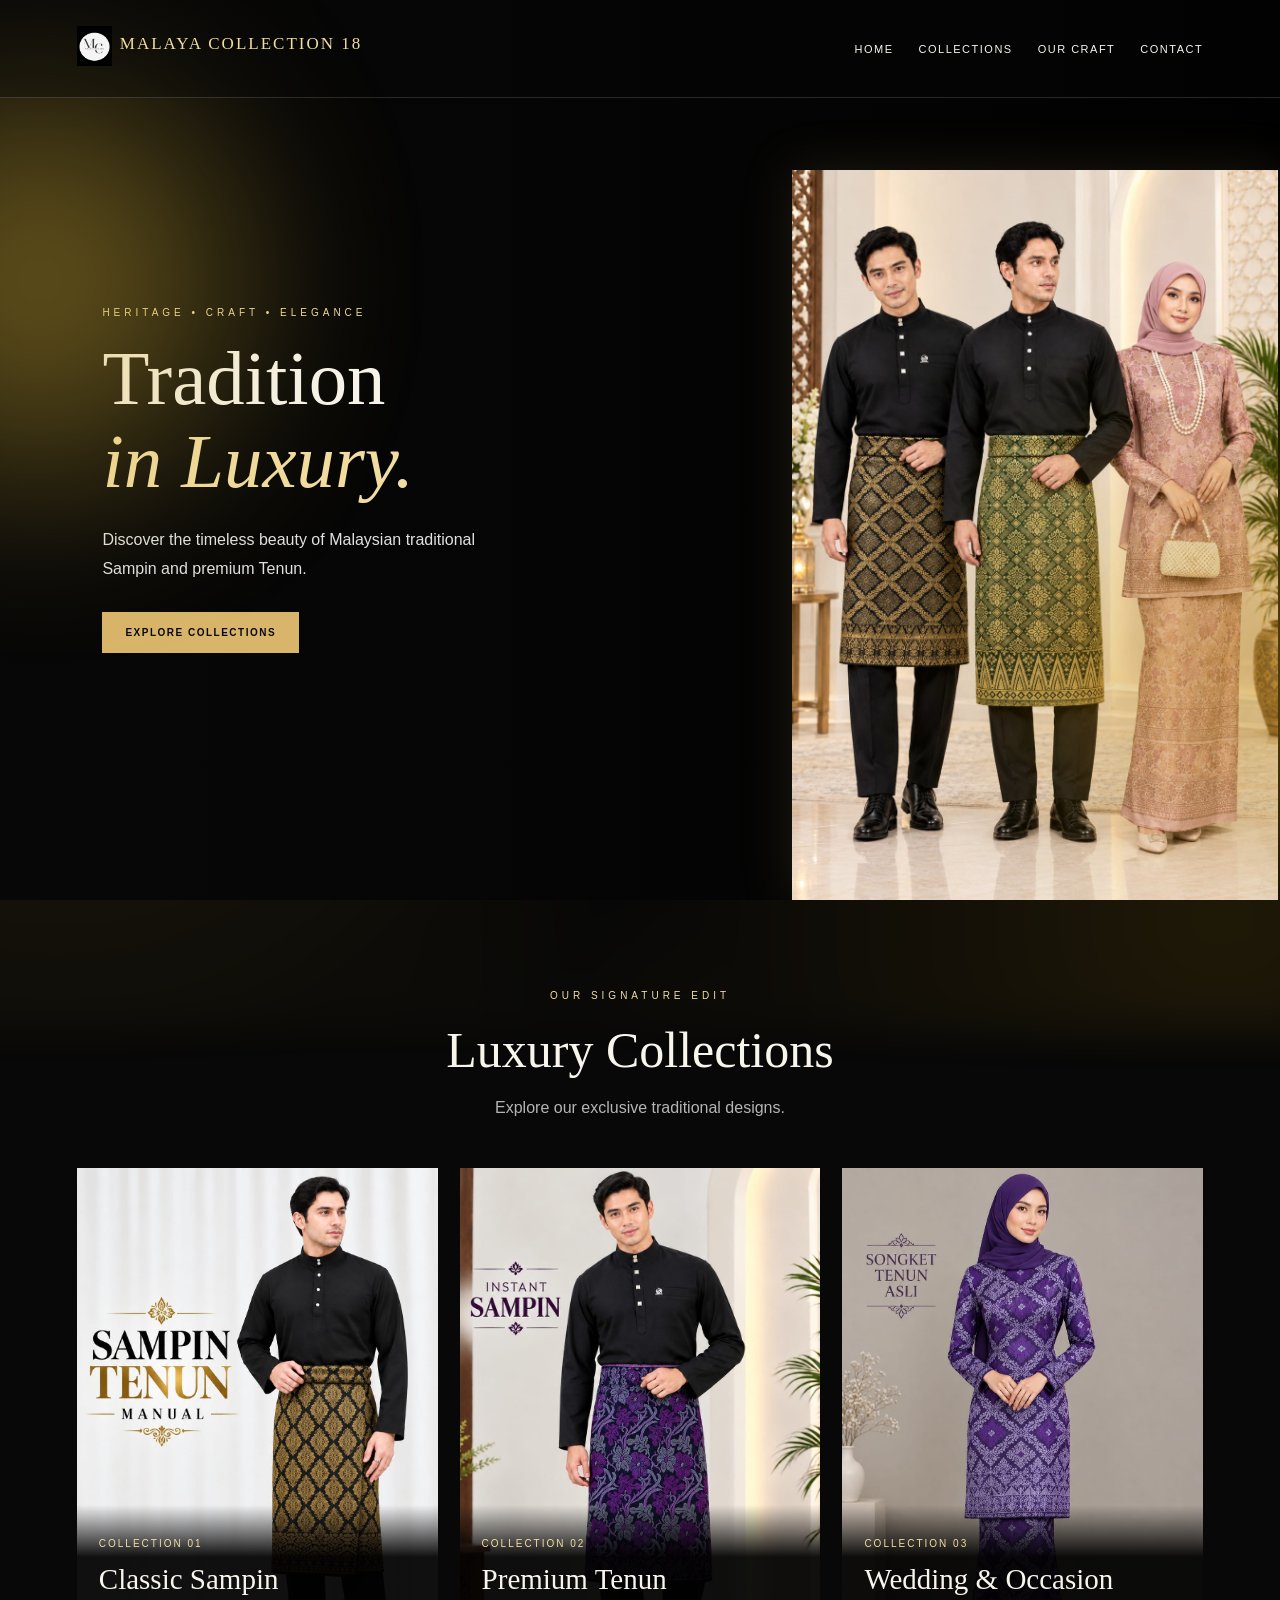
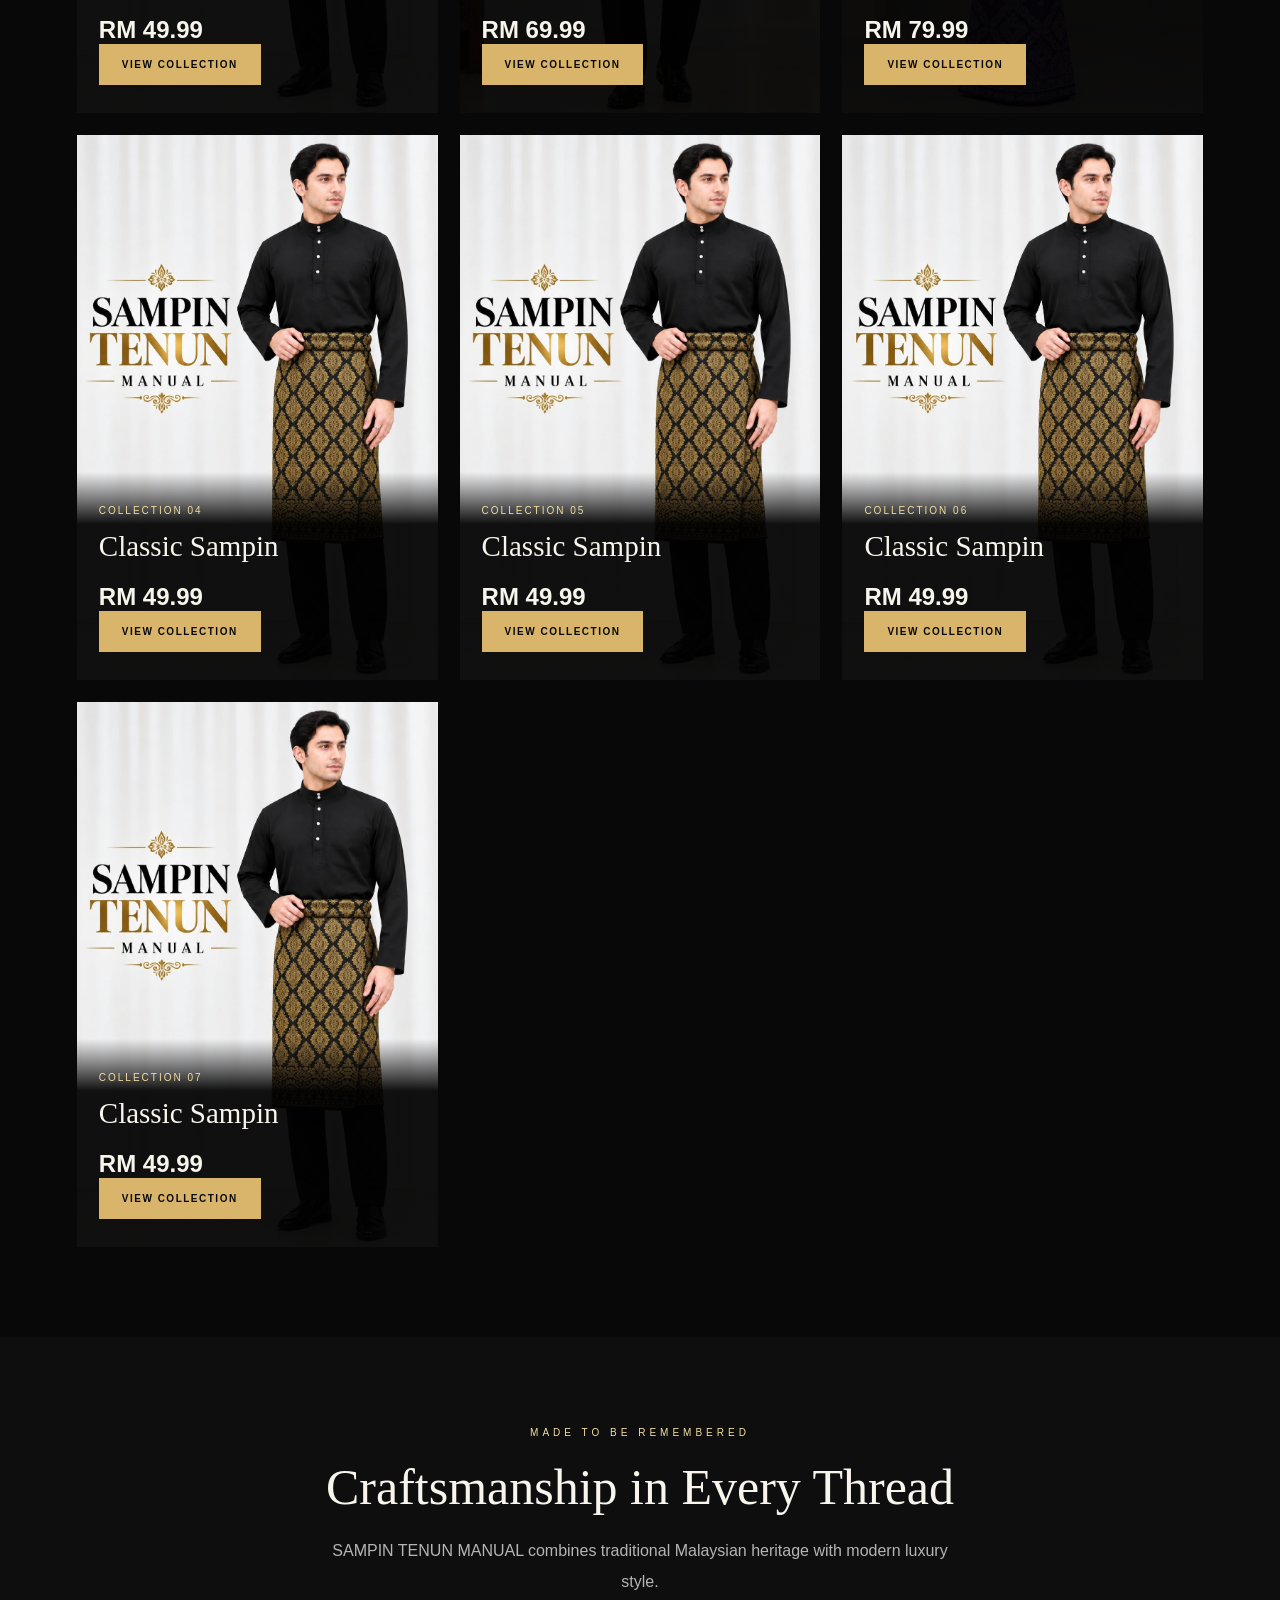
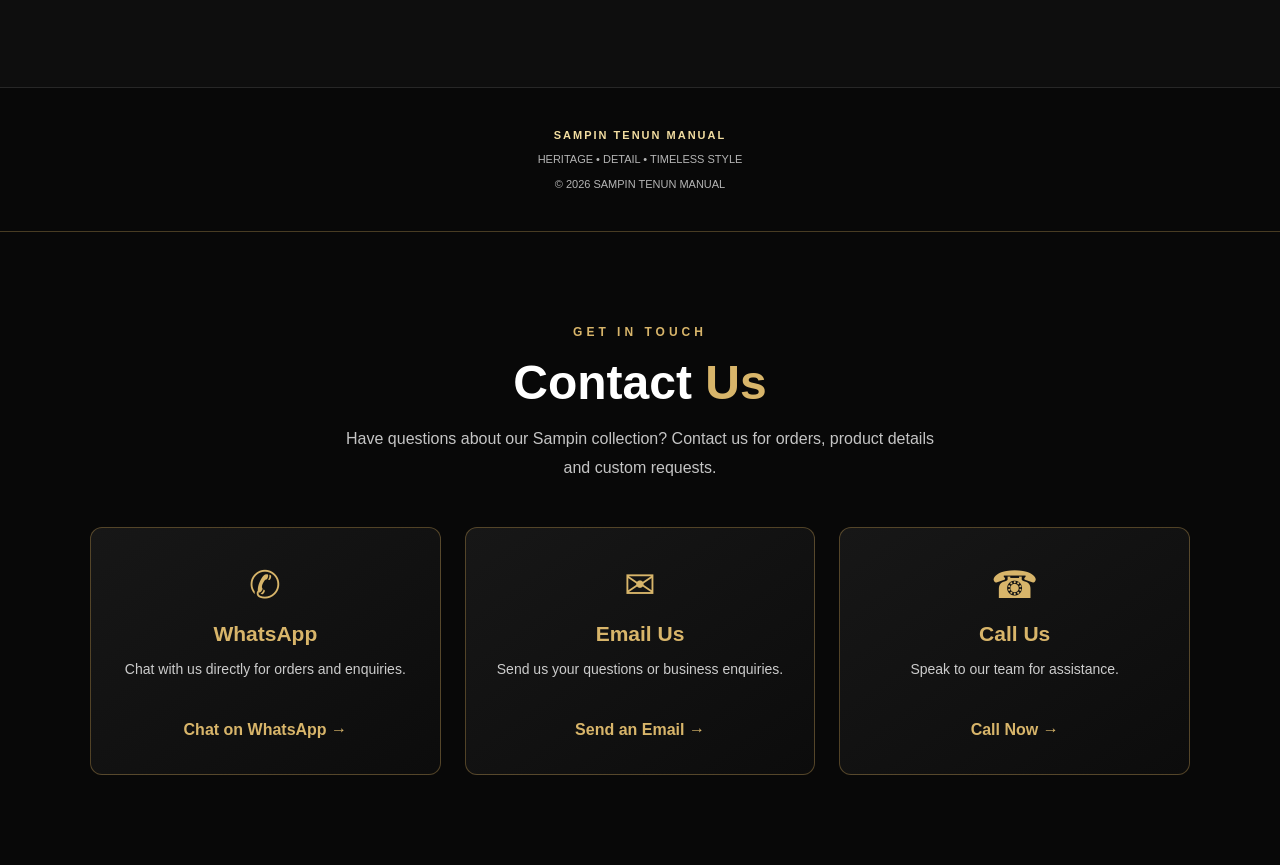
==== index.html @ 4dc81c3d "index file name updated" ====
<!DOCTYPE html>
<html lang="en">

<head>
  <meta charset="UTF-8">
  <meta name="viewport" content="width=device-width, initial-scale=1.0">

  <title>SAMPIN TENUN MANUAL | Luxury Fashion</title>

  <link rel="stylesheet" href="style.css">
</head>

<body>

  <div class="gold-glow" aria-hidden="true"></div>

  <!-- Navigation -->
  <header class="navbar">
    <a href="#home" class="logo">
      <div style="display: flex;padding-top: 2px; gap: 8px;">
        <img src="image1/logo.jpg.jpeg" alt="" width="35px" height="40px">
        <div style="padding-top: 8px;"> MALAYA COLLECTION 18</div>
      </div>
      <span></span>
    </a>

    <nav>
      <a href="#home">Home</a>
      <a href="#collections">Collections</a>
      <a href="#about">Our Craft</a>
      <a href="#contact">Contact</a>
    </nav>
  </header>

  <!-- Hero Video -->
  <section class="hero" id="home">

    <video class="hero-video" autoplay muted loop playsinline>
      <source src="asset hero.mp4/hero.mp4.mp4" type="video/mp4">
    </video>

    <div class="hero-overlay"></div>

    <div class="hero-content">
      <p class="eyebrow">HERITAGE • CRAFT • ELEGANCE</p>

      <h1>
        Tradition <br>
        <span>in Luxury.</span>
      </h1>

      <p class="hero-description">
        Discover the timeless beauty of Malaysian
        traditional Sampin and premium Tenun.
      </p>

      <a href="#collections" class="gold-button">
        Explore Collections
      </a>


    </div>

    <!-- Right Side Model Image -->
    <div class="hero-model">
      <img src="image1/image.jpg" alt="SAMPIN TENUN MANUAL luxury model">
    </div>




  </section>

  <!-- Three Collection Cards -->
  <section class="collections" id="collections">

    <div class="section-heading">
      <p class="eyebrow">OUR SIGNATURE EDIT</p>
      <h2>Luxury Collections</h2>
      <p>Explore our exclusive traditional designs.</p>
    </div>

    <div class="card-grid">

      <article class="collection-card">
        <img src="image1/image 13.jpg" alt="Classic Sampin collection">

        <div class="card-content">
          <span>COLLECTION 01</span>
          <h3>Classic Sampin</h3>
          <h2>RM 49.99</h2>
          <button class="gold-button" data-collection="classic">
            View Collection
          </button>
        </div>
      </article>

      <article class="collection-card">
        <img src="image1/image 15.jpg" alt="Premium Tenun collection">

        <div class="card-content">
          <span>COLLECTION 02</span>
          <h3>Premium Tenun</h3>
          <h2>RM 69.99</h2>
          <button class="gold-button" data-collection="premium">
            View Collection
          </button>
        </div>
      </article>

      <article class="collection-card">
        <img src="image1/image 12.jpg" alt="Wedding Sampin collection">

        <div class="card-content">
          <span>COLLECTION 03</span>
          <h3>Wedding & Occasion</h3>
          <h2>RM 79.99</h2>
          <button class="gold-button" data-collection="wedding">
            View Collection
          </button>
        </div>
      </article>
      <article class="collection-card">
        <img src="image1/image 13.jpg" alt="Classic Sampin collection">
        <!-- collection aded 4 -->

        <div class="card-content">
          <span>COLLECTION 04</span>
          <h3>Classic Sampin</h3>
          <h2>RM 49.99</h2>
          <button class="gold-button" data-collection="classic">
            View Collection
          </button>
        </div>
      </article>
       <!-- collection aded 5-->
      <article class="collection-card">
        <img src="image1/image 13.jpg" alt="Classic Sampin collection">

        <div class="card-content">
          <span>COLLECTION 05</span>
          <h3>Classic Sampin</h3>
          <h2>RM 49.99</h2>
          <button class="gold-button" data-collection="classic">
            View Collection
          </button>
        </div>
   
      </article>
            <!-- collection aded 6 -->
      <article class="collection-card">
        <img src="image1/image 13.jpg" alt="Classic Sampin collection">

        <div class="card-content">
          <span>COLLECTION 06</span>
          <h3>Classic Sampin</h3>
          <h2>RM 49.99</h2>
          <button class="gold-button" data-collection="classic">
            View Collection
          </button>
        </div>
      </article>
            <!-- collection aded 7-->
      <article class="collection-card">
        <img src="image1/image 13.jpg" alt="Classic Sampin collection">

        <div class="card-content">
          <span>COLLECTION 07</span>
          <h3>Classic Sampin</h3>
          <h2>RM 49.99</h2>
          <button class="gold-button" data-collection="classic">
            View Collection
          </button>
        </div>
      </article>
      
    </div>
  </section>

  <!-- Gallery Popup -->
  <section class="gallery" id="gallery" hidden>

    <div class="gallery-header">
      <div>
        <p class="eyebrow">EXPLORE THE DETAILS</p>
        <h2 id="gallery-title">Our Collection</h2>
        <p id="gallery-count">60 designs</p>
      </div>

      <button class="close-button" id="close-gallery" aria-label="Close gallery">×</button>
    </div>

    <div class="gallery-grid" id="gallery-grid"></div>

  </section>

  <!-- About -->
  <section class="about" id="about">
    <p class="eyebrow">MADE TO BE REMEMBERED</p>
    <h2>Craftsmanship in Every Thread</h2>
    <p>
      SAMPIN TENUN MANUAL combines traditional
      Malaysian heritage with modern luxury style.
    </p>
  </section>

  <footer>
    <strong>SAMPIN TENUN MANUAL</strong>
    <p>HERITAGE • DETAIL • TIMELESS STYLE</p>
    <p>© 2026 SAMPIN TENUN MANUAL</p>
  </footer>









  <!-- COLLECTION IMAGE GALLERY -->
  <section id="gallery" class="collections" hidden>
    <h2 id="gallery-title">Our Collection</h2>
    <p id="gallery-count"></p>

    <button class="gold-btn" onclick="closeGallery()">
      ← Back to Collections
    </button>

    <div id="gallery-images" class="gallery-images"></div>
  </section>



























  <script src="script.js"></script>

  <!-- CONTACT SECTION -->
  <section class="contact-section" id="contact">
    <div class="contact-heading">
      <span>GET IN TOUCH</span>
      <h2>Contact <strong>Us</strong></h2>
      <p>
        Have questions about our Sampin collection?
        Contact us for orders, product details and custom requests.
      </p>
    </div>

    <div class="contact-container">

      <!-- WhatsApp -->
      <div class="contact-card">
        <div class="contact-icon">✆</div>
        <h3>WhatsApp</h3>
        <p>Chat with us directly for orders and enquiries.</p>
        <a href="https://wa.me/923001234567" target="_blank" rel="noopener">
          Chat on WhatsApp →
        </a>
      </div>

      <!-- Email -->
      <div class="contact-card">
        <div class="contact-icon">✉</div>
        <h3>Email Us</h3>
        <p>Send us your questions or business enquiries.</p>
        <a href="mailto:your-email@example.com">
          Send an Email →
        </a>
      </div>

      <!-- Phone -->
      <div class="contact-card">
        <div class="contact-icon">☎</div>
        <h3>Call Us</h3>
        <p>Speak to our team for assistance.</p>
        <a href="tel:+923001234567">
          Call Now →
        </a>
      </div>

    </div>
  </section>

</body>

</html>
---- style.css ----
:root {
  --black: #080808;
  --panel: #141414;
  --gold: #d8b56a;
  --gold-light: #f2dda0;
  --white: #f8f5ed;
  --muted: #b5b5b5;
}

* {
  box-sizing: border-box;
  margin: 0;
  padding: 0;
}

html {
  scroll-behavior: smooth;
}

body {
  background: var(--black);
  color: var(--white);
  font-family: Arial, sans-serif;
}

a {
  color: inherit;
  text-decoration: none;
}

button {
  font: inherit;
  cursor: pointer;
}

/* Navigation */

.navbar {
  position: absolute;
  z-index: 5;
  top: 0;
  left: 0;
  width: 100%;
  padding: 24px 6%;
  display: flex;
  justify-content: space-between;
  align-items: center;
  border-bottom: 1px solid #ffffff25;
  background: #08080855;
}

.logo {
  color: var(--gold-light);
  font-family: Georgia, serif;
  letter-spacing: 2px;
  font-size: 17px;
}

.logo span {
  display: block;
  margin-top: 7px;
  font: 9px Arial, sans-serif;
  letter-spacing: 4px;
}

.navbar nav {
  display: flex;
  gap: 25px;
}

.navbar nav a {
  font-size: 11px;
  letter-spacing: 1.5px;
  text-transform: uppercase;
}

.navbar nav a:hover {
  color: var(--gold);
}

/* Hero Video */

.hero {
  width: 100%;
  height: 100vh;
  min-height: 600px;
  position: relative;
  overflow: hidden;
  background: #000;
  display: flex;
  align-items: center;
}

.hero-video {
  position: absolute;
  inset: 0;
  width: 100%;
  height: 100%;
  object-fit: contain;
  object-position: center;
  background: #000;
}

.hero-overlay {
  position: absolute;
  inset: 0;
  background: linear-gradient(
    90deg,
    #000b 0%,
    #0005 48%,
    transparent 100%
  );
  pointer-events: none;
}

.hero-content {
  position: relative;
  z-index: 2;
  max-width: 700px;
  padding: 120px 8% 40px;
}

.eyebrow {
  color: var(--gold-light);
  letter-spacing: 4px;
  font-size: 10px;
  margin-bottom: 20px;
}

.hero h1 {
  font: normal clamp(40px, 6vw, 78px)/1.08 Georgia, serif;
  margin-bottom: 22px;
}

.hero h1 span {
  color: var(--gold-light);
  font-style: italic;
}

.hero-description {
  color: #e1e1e1;
  max-width: 420px;
  line-height: 1.8;
  margin-bottom: 28px;
}

/* Buttons */

.gold-button {
  display: inline-block;
  background: var(--gold);
  color: #090909;
  border: 1px solid var(--gold);
  padding: 14px 22px;
  font-size: 10px;
  font-weight: bold;
  letter-spacing: 1.5px;
  text-transform: uppercase;
  transition: 0.3s;
}

.gold-button:hover {
  color: var(--gold-light);
  background: transparent;
  transform: translateY(-2px);
}

/* Collection Cards */

.collections {
  padding: 90px 6%;
}

.section-heading {
  text-align: center;
  margin-bottom: 45px;
}

.section-heading h2,
.about h2,
.gallery h2 {
  font: normal clamp(32px, 4vw, 50px) Georgia, serif;
  margin-bottom: 15px;
}

.section-heading > p:last-child {
  color: var(--muted);
  line-height: 1.8;
}

.card-grid {
  display: grid;
  grid-template-columns: repeat(3, minmax(0, 1fr));
  gap: 22px;
}

.collection-card {
  position: relative;
  height: 100%;
  overflow: hidden;
  background: var(--panel);
}

.collection-card > img {
  width: 100%;
  height: 100%;
  object-fit: cover;
  transition: transform 0.6s;
}

.collection-card:hover > img {
  transform: scale(1.06);
}

.card-content {
  position: absolute;
  bottom: 0;
  left: 0;
  width: 160%;
  padding: 28px 22px;
  background: linear-gradient(transparent, #000e 25%);
}

.card-content span {
  color: var(--gold-light);
  font-size: 10px;
  letter-spacing: 2px;
}

.card-content h3 {
  font: normal 29px Georgia, serif;
  margin: 12px 0 20px;
}

/* Gallery */

.gallery {
  padding: 60px 6%;
  background: #101010;
  scroll-margin-top: 20px;
}

.gallery[hidden] {
  display: none;
}

.gallery-header {
  display: flex;
  justify-content: space-between;
  align-items: center;
  gap: 20px;
  margin-bottom: 30px;
}

#gallery-count {
  color: var(--muted);
  margin-top: 10px;
}

.close-button {
  width: 46px;
  height: 46px;
  flex-shrink: 0;
  background: transparent;
  border: 1px solid var(--gold);
  color: var(--gold-light);
  font-size: 28px;
}

.gallery-grid {
  display: grid;
  grid-template-columns: repeat(4, minmax(0, 1fr));
  gap: 15px;
}

.gallery-item {
  min-width: 0;
  background: #1b1b1b;
  border: 1px solid #ffffff15;
}

.gallery-item img {
  display: block;
  width: 100%;
  aspect-ratio: 3 / 4;
  object-fit: cover;
}

.gallery-item p {
  padding: 12px;
  color: var(--gold-light);
  font-size: 11px;
}

/* About and Footer */

.about {
  padding: 90px 8%;
  text-align: center;
  background: #0e0e0e;
}

.about > p:last-child {
  max-width: 650px;
  margin: 20px auto 0;
  color: var(--muted);
  line-height: 1.9;
}

footer {
  text-align: center;
  padding: 35px 15px;
  border-top: 1px solid #ffffff20;
  color: var(--muted);
  font-size: 11px;
  line-height: 2.2;
}

footer strong {
  color: var(--gold-light);
  letter-spacing: 2px;
}

/* Mobile and Tablet */

@media (max-width: 850px) {
  .card-grid {
    grid-template-columns: 1fr;
    max-width: 550px;
    margin: auto;
  }

  .collection-card {
    height: 500px;
  }

  .gallery-grid {
    grid-template-columns: repeat(3, minmax(0, 1fr));
  }
}

@media (max-width: 520px) {
  .navbar {
    padding: 18px 5%;
  }

  .logo {
    font-size: 12px;
  }

  .logo span {
    font-size: 7px;
    letter-spacing: 2px;
  }

  .navbar nav {
    gap: 12px;
  }

  .navbar nav a {
    font-size: 9px;
  }

  .hero {
    min-height: 650px;
  }

  .hero-content {
    padding-left: 6%;
    padding-right: 6%;
  }

  .hero-overlay {
    background: #0007;
  }

  .collections,
  .gallery {
    padding: 60px 5%;
  }

  .gallery-grid {
    grid-template-columns: repeat(2, minmax(0, 1fr));
    gap: 10px;
  }
}

/* Hero content on left, model on right */

.hero {
  position: relative;
  display: flex;
  align-items: center;
  justify-content: space-between;
  width: 100%;
  min-height: 100vh;
  height: 100vh;
  overflow: hidden;
}

.hero-content {
  position: relative;
  z-index: 3;
  width: 55%;
  padding: 100px 0 40px 8%;
}

.hero-model {
  position: absolute;
  z-index: 2;
  right: 2px;
  bottom: 0;
  width: 83%;
  height: 88%;
  display: flex;
  align-items: flex-end;
  justify-content: center;
  pointer-events: none;
  padding-left: 45%;
}

.hero-model img {
  width: 100%;
  height: 100%;
  object-fit: contain;
  object-position: center bottom;
  filter: drop-shadow(0 0 25px #d8b56a22);
}

/* Make the model blend with the video */

.hero-overlay {
  position: absolute;
  inset: 0;
  z-index: 1;
  background: linear-gradient(
    90deg,
    #080808e8 0%,
    #080808a0 43%,
    #08080825 100%
  );
  pointer-events: none;
}

/* Mobile responsive */

@media (max-width: 700px) {
  .hero-content {
    width: 70%;
    padding-left: 7%;
  }

  .hero-model {
    right: -10%;
    width: 65%;
    height: 70%;
    opacity: 0.75;
  }

  .hero h1 {
    font-size: 38px;
  }
}

/* LUXURY CONTACT SECTION */
.contact-section {
  background: #080808;
  color: #ffffff;
  padding: 90px 7%;
  text-align: center;
  border-top: 1px solid #c9a45c55;
}

.contact-heading span {
  color: #d8b56a;
  letter-spacing: 4px;
  font-size: 12px;
  font-weight: bold;
}

.contact-heading h2 {
  font-size: clamp(32px, 5vw, 48px);
  margin: 15px 0;
  color: #ffffff;
}

.contact-heading h2 strong {
  color: #d8b56a;
}

.contact-heading p {
  color: #c5c5c5;
  max-width: 600px;
  margin: 0 auto 45px;
  line-height: 1.8;
}

.contact-container {
  display: grid;
  grid-template-columns: repeat(3, minmax(0, 1fr));
  gap: 24px;
  max-width: 1100px;
  margin: 0 auto;
}

.contact-card {
  background: linear-gradient(145deg, #171717, #0c0c0c);
  border: 1px solid #b8944f66;
  border-radius: 12px;
  padding: 35px 22px;
  transition: transform 0.3s, border-color 0.3s;
}

.contact-card:hover {
  transform: translateY(-7px);
  border-color: #d8b56a;
}

.contact-icon {
  color: #d8b56a;
  font-size: 38px;
  margin-bottom: 15px;
}

.contact-card h3 {
  color: #d8b56a;
  font-size: 21px;
  margin-bottom: 12px;
}

.contact-card p {
  color: #cccccc;
  font-size: 14px;
  line-height: 1.7;
  min-height: 48px;
}

.contact-card a {
  display: inline-block;
  margin-top: 15px;
  color: #d8b56a;
  text-decoration: none;
  font-weight: bold;
}

.contact-card a:hover {
  color: #ffffff;
}

/* MOBILE RESPONSIVE */
@media (max-width: 750px) {
  .contact-container {
    grid-template-columns: 1fr;
  }

  .contact-section {
    padding: 65px 6%;
  }

  .contact-card p {
    min-height: auto;
  }
}
/* =================================
   SAMPIN TENUN MANUAL
   LUXURY GOLDEN GLOW BACKGROUND
================================= */
/* 
html {
  scroll-behavior: smooth;
}

body {
  background: #080808;
  position: relative;
  isolation: isolate;
}

/* Moving golden light across the whole website */
body::before {
  content: "";
  position: fixed;
  inset: -15%;
  z-index: -1;
  pointer-events: none;

  background:
    radial-gradient(
      ellipse at 15% 20%,
      rgba(212, 175, 55, 0.19),
      transparent 35%
    ),
    radial-gradient(
      ellipse at 85% 45%,
      rgba(184, 134, 11, 0.15),
      transparent 32%
    ),
    radial-gradient(
      ellipse at 45% 85%,
      rgba(255, 215, 120, 0.12),
      transparent 35%
    );

  background-size: 100% 200%;
  background-position: center var(--gold-scroll-position, 0%);
  opacity: 0.9;
  filter: blur(22px);

  animation: luxuryGoldGlow 12s ease-in-out infinite alternate;
  transition: background-position 0.7s ease-out;
  will-change: transform, opacity;
}

@keyframes luxuryGoldGlow {
  0% {
    transform: translate3d(-1%, -1%, 0) scale(1);
    opacity: 0.55;
  }

  50% {
    transform: translate3d(1%, 1%, 0) scale(1.04);
    opacity: 1;
  }

  100% {
    transform: translate3d(-1%, 2%, 0) scale(1.02);
    opacity: 0.7;
  }
}

/* Respect users who prefer reduced motion */
@media (prefers-reduced-motion: reduce) {
  body::before {
    animation: none;
    transition: none;
  }

  html {
    scroll-behavior: auto;
  }
} */


/* FIX: VISIBLE LUXURY GOLD GLOW */

body {
  background-color: #080808;
}

.gold-glow {
  position: fixed;
  inset: 0;
  z-index: 5;
  pointer-events: none;
  overflow: hidden;
}

.gold-glow::before,
.gold-glow::after {
  content: "";
  position: absolute;
  width: 380px;
  height: 380px;
  border-radius: 50%;
  filter: blur(100px);
  opacity: 0.45;
  animation: goldMove 8s ease-in-out infinite alternate;
}

.gold-glow::before {
  top: 10%;
  left: -150px;
  background: #d4af37;
}

.gold-glow::after {
  right: -150px;
  bottom: 5%;
  background: #b8860b;
  animation-delay: -4s;
}

@keyframes goldMove {
  0% {
    transform: translate(0, 0) scale(0.8);
    opacity: 0.25;
  }

  50% {
    opacity: 0.6;
  }

  100% {
    transform: translate(100px, -60px) scale(1.2);
    opacity: 0.4;
  }

}












/* COLLECTION GALLERY */

.gallery-images {
  display: grid;
  grid-template-columns: repeat(4, minmax(0, 1fr));
  gap: 18px;
  margin-top: 30px;
}

.gallery-images img {
  width: 100%;
  height: 260px;
  object-fit: cover;
  border: 1px solid #d8b56a;
  border-radius: 8px;
  background: #171717;
}

.gallery-images p {
  color: #e3c477;
}

.card p {
  color: #cccccc;
}

@media (max-width: 700px) {
  .gallery-images {
    grid-template-columns: repeat(2, minmax(0, 1fr));
  }

  .gallery-images img {
    height: 200px;
  }
}
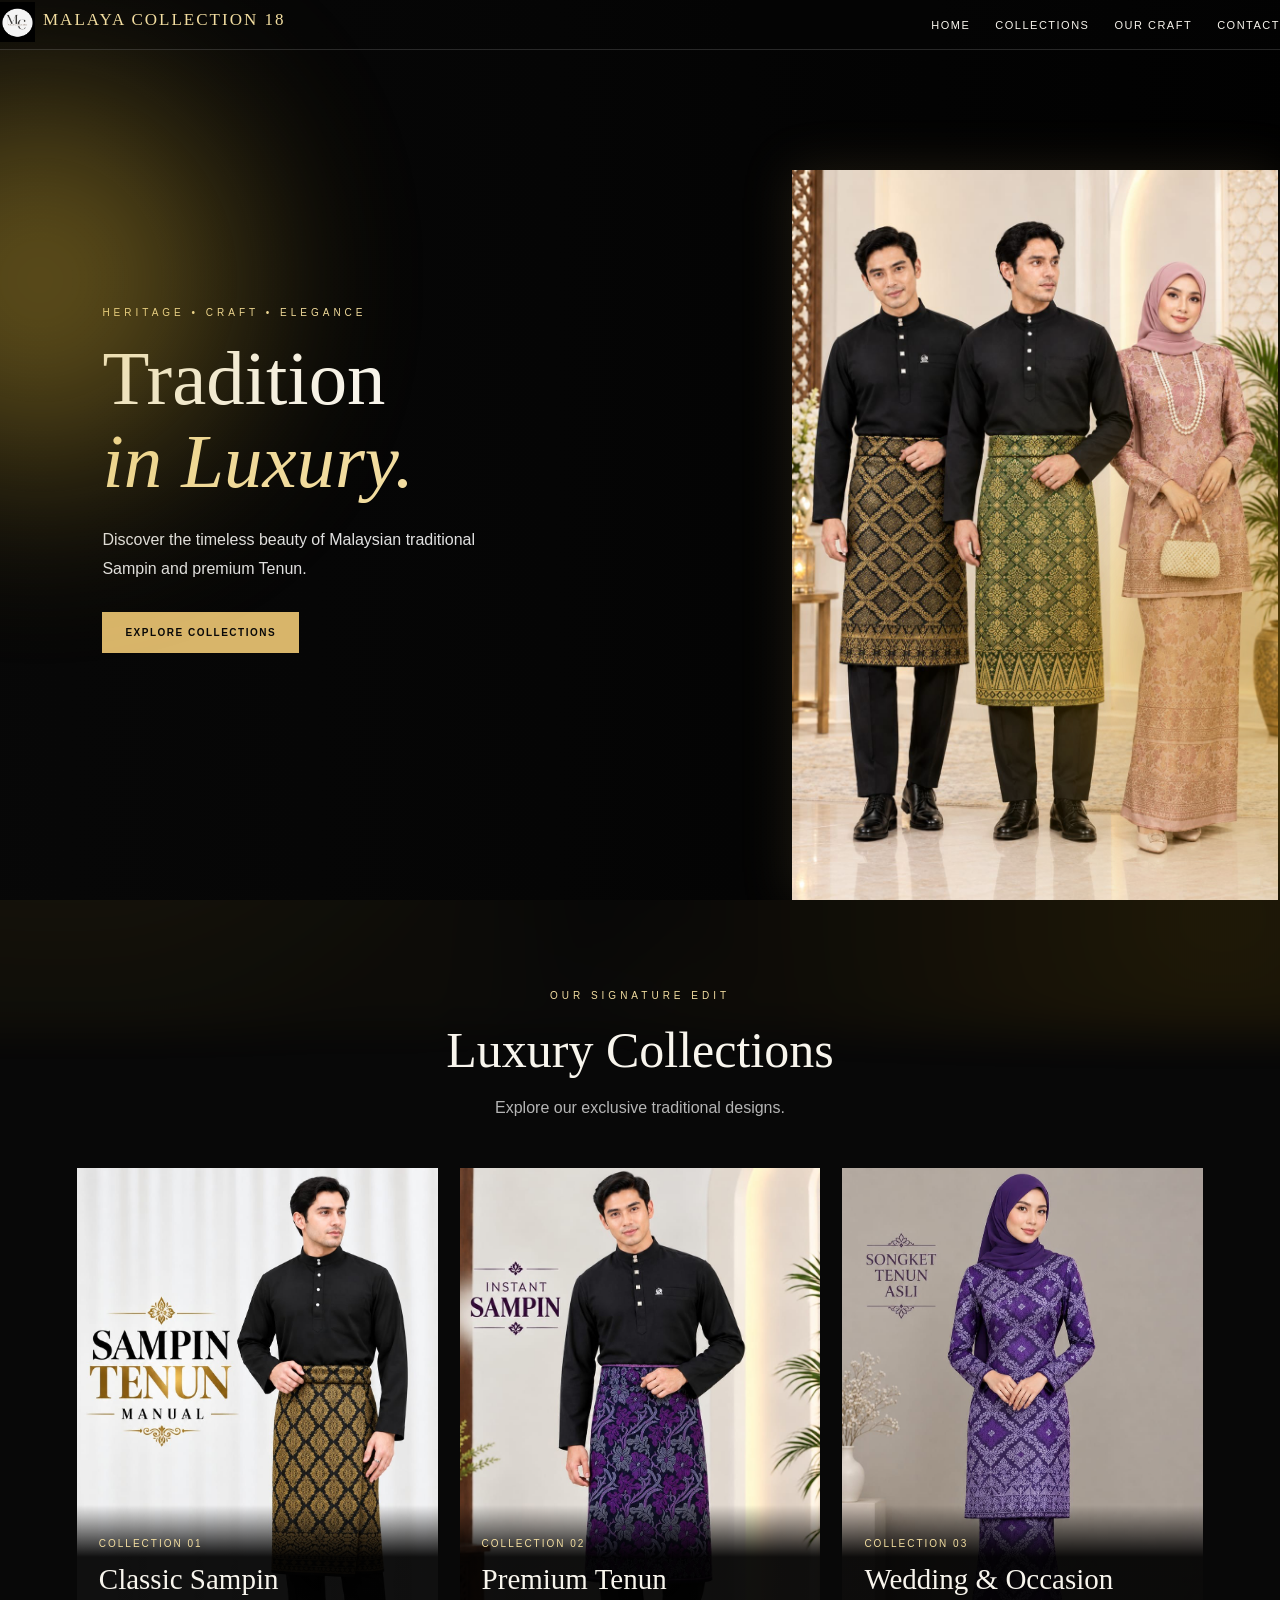
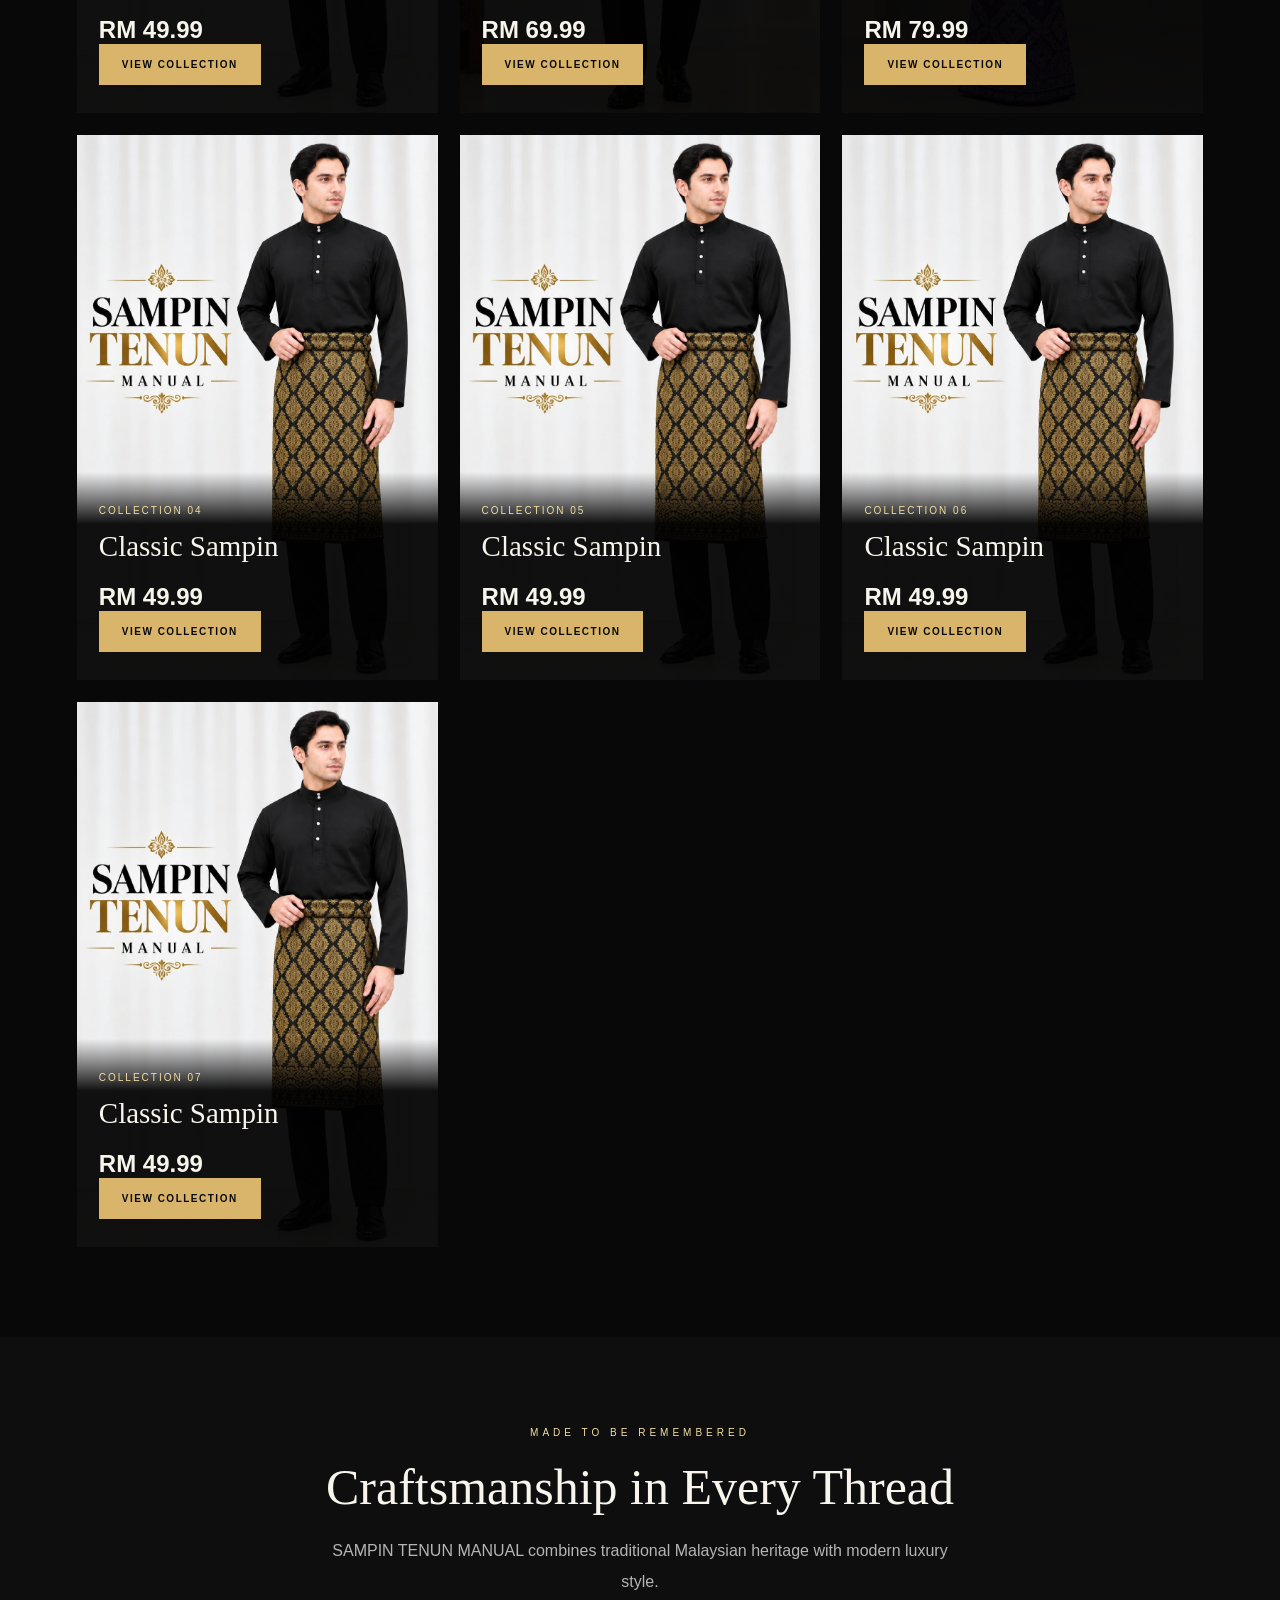
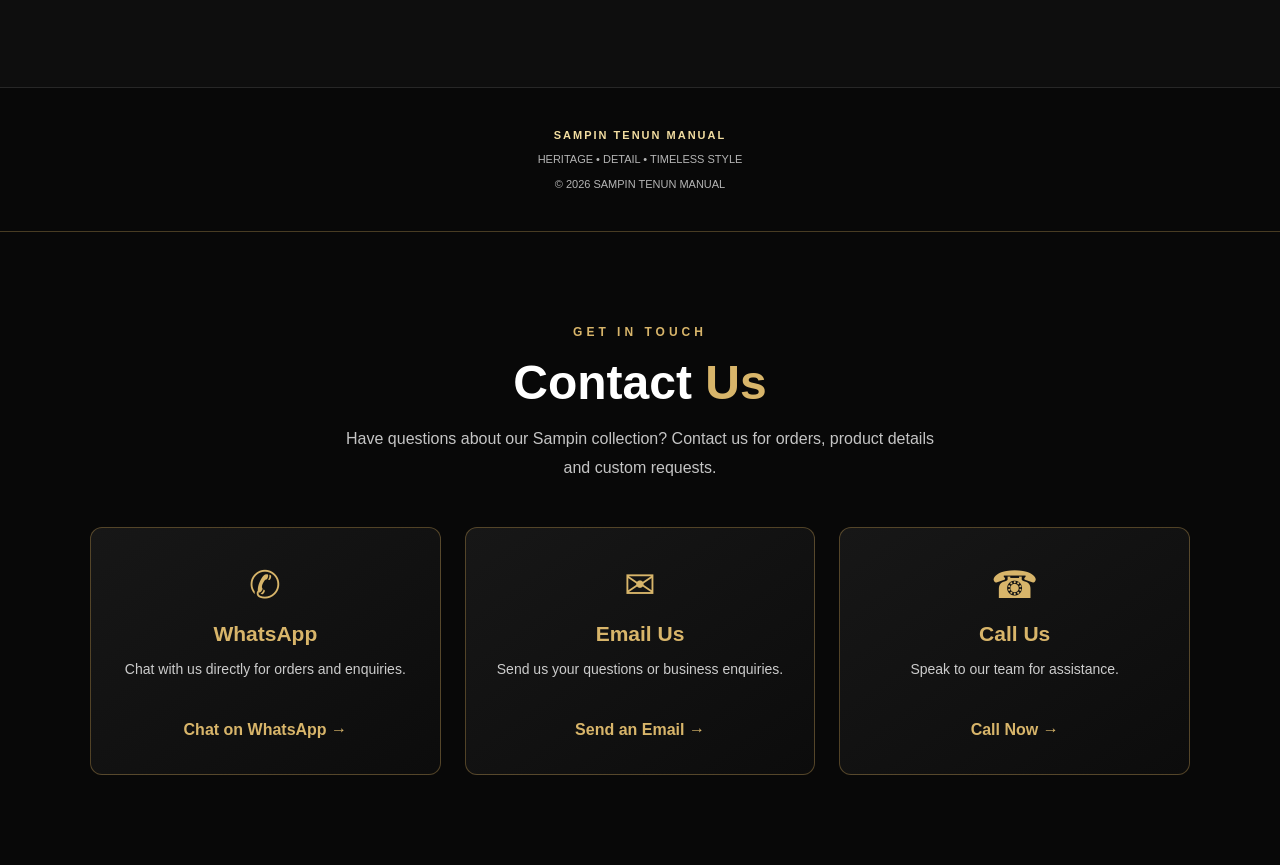
==== commit eb23c125: "indexfile addded" ====
--- a/index.html
+++ b/index.html
@@ -11,298 +11,299 @@
 </head>
 
 <body>
-
-  <div class="gold-glow" aria-hidden="true"></div>
-
-  <!-- Navigation -->
-  <header class="navbar">
-    <a href="#home" class="logo">
-      <div style="display: flex;padding-top: 2px; gap: 8px;">
-        <img src="image1/logo.jpg.jpeg" alt="" width="35px" height="40px">
-        <div style="padding-top: 8px;"> MALAYA COLLECTION 18</div>
-      </div>
-      <span></span>
-    </a>
-
-    <nav>
-      <a href="#home">Home</a>
-      <a href="#collections">Collections</a>
-      <a href="#about">Our Craft</a>
-      <a href="#contact">Contact</a>
-    </nav>
-  </header>
-
-  <!-- Hero Video -->
-  <section class="hero" id="home">
-
-    <video class="hero-video" autoplay muted loop playsinline>
-      <source src="asset hero.mp4/hero.mp4.mp4" type="video/mp4">
-    </video>
-
-    <div class="hero-overlay"></div>
-
-    <div class="hero-content">
-      <p class="eyebrow">HERITAGE • CRAFT • ELEGANCE</p>
-
-      <h1>
-        Tradition <br>
-        <span>in Luxury.</span>
-      </h1>
-
-      <p class="hero-description">
-        Discover the timeless beauty of Malaysian
-        traditional Sampin and premium Tenun.
+  <div>
+    <div class="gold-glow" aria-hidden="true"></div>
+
+    <!-- Navigation -->
+    <header class="navbar">
+      <a href="#home" class="logo">
+        <div style="display: flex;padding-top: 2px; gap: 8px;">
+          <img src="image1/logo.jpg.jpeg" alt="" width="35px" height="40px">
+          <div style="padding-top: 8px;"> MALAYA COLLECTION 18</div>
+        </div>
+        <span></span>
+      </a>
+    
+        <nav style="text-align: right;">
+          <a href="#home">Home</a>
+          <a href="#collections">Collections</a>
+          <a href="#about">Our Craft</a>
+          <a href="#contact">Contact</a>
+        </nav>
+      
+    </header>
+
+    <!-- Hero Video -->
+    <section class="hero" id="home">
+
+      <video class="hero-video" autoplay muted loop playsinline>
+        <source src="asset hero.mp4/hero.mp4.mp4" type="video/mp4">
+      </video>
+
+      <div class="hero-overlay"></div>
+
+      <div class="hero-content">
+        <p class="eyebrow">HERITAGE • CRAFT • ELEGANCE</p>
+
+        <h1>
+          Tradition <br>
+          <span>in Luxury.</span>
+        </h1>
+
+        <p class="hero-description">
+          Discover the timeless beauty of Malaysian
+          traditional Sampin and premium Tenun.
+        </p>
+
+        <a href="#collections" class="gold-button">
+          Explore Collections
+        </a>
+
+
+      </div>
+
+      <!-- Right Side Model Image -->
+      <div class="hero-model">
+        <img src="image1/image.jpg" alt="SAMPIN TENUN MANUAL luxury model">
+      </div>
+
+
+
+
+    </section>
+
+    <!-- Three Collection Cards -->
+    <section class="collections" id="collections">
+
+      <div class="section-heading">
+        <p class="eyebrow">OUR SIGNATURE EDIT</p>
+        <h2>Luxury Collections</h2>
+        <p>Explore our exclusive traditional designs.</p>
+      </div>
+
+      <div class="card-grid">
+
+        <article class="collection-card">
+          <img src="image1/image 13.jpg" alt="Classic Sampin collection">
+
+          <div class="card-content">
+            <span>COLLECTION 01</span>
+            <h3>Classic Sampin</h3>
+            <h2>RM 49.99</h2>
+            <button class="gold-button" data-collection="classic">
+              View Collection
+            </button>
+          </div>
+        </article>
+
+        <article class="collection-card">
+          <img src="image1/image 15.jpg" alt="Premium Tenun collection">
+
+          <div class="card-content">
+            <span>COLLECTION 02</span>
+            <h3>Premium Tenun</h3>
+            <h2>RM 69.99</h2>
+            <button class="gold-button" data-collection="premium">
+              View Collection
+            </button>
+          </div>
+        </article>
+
+        <article class="collection-card">
+          <img src="image1/image 12.jpg" alt="Wedding Sampin collection">
+
+          <div class="card-content">
+            <span>COLLECTION 03</span>
+            <h3>Wedding & Occasion</h3>
+            <h2>RM 79.99</h2>
+            <button class="gold-button" data-collection="wedding">
+              View Collection
+            </button>
+          </div>
+        </article>
+        <article class="collection-card">
+          <img src="image1/image 13.jpg" alt="Classic Sampin collection">
+          <!-- collection aded 4 -->
+
+          <div class="card-content">
+            <span>COLLECTION 04</span>
+            <h3>Classic Sampin</h3>
+            <h2>RM 49.99</h2>
+            <button class="gold-button" data-collection="classic">
+              View Collection
+            </button>
+          </div>
+        </article>
+        <!-- collection aded 5-->
+        <article class="collection-card">
+          <img src="image1/image 13.jpg" alt="Classic Sampin collection">
+
+          <div class="card-content">
+            <span>COLLECTION 05</span>
+            <h3>Classic Sampin</h3>
+            <h2>RM 49.99</h2>
+            <button class="gold-button" data-collection="classic">
+              View Collection
+            </button>
+          </div>
+
+        </article>
+        <!-- collection aded 6 -->
+        <article class="collection-card">
+          <img src="image1/image 13.jpg" alt="Classic Sampin collection">
+
+          <div class="card-content">
+            <span>COLLECTION 06</span>
+            <h3>Classic Sampin</h3>
+            <h2>RM 49.99</h2>
+            <button class="gold-button" data-collection="classic">
+              View Collection
+            </button>
+          </div>
+        </article>
+        <!-- collection aded 7-->
+        <article class="collection-card">
+          <img src="image1/image 13.jpg" alt="Classic Sampin collection">
+
+          <div class="card-content">
+            <span>COLLECTION 07</span>
+            <h3>Classic Sampin</h3>
+            <h2>RM 49.99</h2>
+            <button class="gold-button" data-collection="classic">
+              View Collection
+            </button>
+          </div>
+        </article>
+
+      </div>
+    </section>
+
+    <!-- Gallery Popup -->
+    <section class="gallery" id="gallery" hidden>
+
+      <div class="gallery-header">
+        <div>
+          <p class="eyebrow">EXPLORE THE DETAILS</p>
+          <h2 id="gallery-title">Our Collection</h2>
+          <p id="gallery-count">60 designs</p>
+        </div>
+
+        <button class="close-button" id="close-gallery" aria-label="Close gallery">×</button>
+      </div>
+
+      <div class="gallery-grid" id="gallery-grid"></div>
+
+    </section>
+
+    <!-- About -->
+    <section class="about" id="about">
+      <p class="eyebrow">MADE TO BE REMEMBERED</p>
+      <h2>Craftsmanship in Every Thread</h2>
+      <p>
+        SAMPIN TENUN MANUAL combines traditional
+        Malaysian heritage with modern luxury style.
       </p>
-
-      <a href="#collections" class="gold-button">
-        Explore Collections
-      </a>
-
-
-    </div>
-
-    <!-- Right Side Model Image -->
-    <div class="hero-model">
-      <img src="image1/image.jpg" alt="SAMPIN TENUN MANUAL luxury model">
-    </div>
-
-
-
-
-  </section>
-
-  <!-- Three Collection Cards -->
-  <section class="collections" id="collections">
-
-    <div class="section-heading">
-      <p class="eyebrow">OUR SIGNATURE EDIT</p>
-      <h2>Luxury Collections</h2>
-      <p>Explore our exclusive traditional designs.</p>
-    </div>
-
-    <div class="card-grid">
-
-      <article class="collection-card">
-        <img src="image1/image 13.jpg" alt="Classic Sampin collection">
-
-        <div class="card-content">
-          <span>COLLECTION 01</span>
-          <h3>Classic Sampin</h3>
-          <h2>RM 49.99</h2>
-          <button class="gold-button" data-collection="classic">
-            View Collection
-          </button>
-        </div>
-      </article>
-
-      <article class="collection-card">
-        <img src="image1/image 15.jpg" alt="Premium Tenun collection">
-
-        <div class="card-content">
-          <span>COLLECTION 02</span>
-          <h3>Premium Tenun</h3>
-          <h2>RM 69.99</h2>
-          <button class="gold-button" data-collection="premium">
-            View Collection
-          </button>
-        </div>
-      </article>
-
-      <article class="collection-card">
-        <img src="image1/image 12.jpg" alt="Wedding Sampin collection">
-
-        <div class="card-content">
-          <span>COLLECTION 03</span>
-          <h3>Wedding & Occasion</h3>
-          <h2>RM 79.99</h2>
-          <button class="gold-button" data-collection="wedding">
-            View Collection
-          </button>
-        </div>
-      </article>
-      <article class="collection-card">
-        <img src="image1/image 13.jpg" alt="Classic Sampin collection">
-        <!-- collection aded 4 -->
-
-        <div class="card-content">
-          <span>COLLECTION 04</span>
-          <h3>Classic Sampin</h3>
-          <h2>RM 49.99</h2>
-          <button class="gold-button" data-collection="classic">
-            View Collection
-          </button>
-        </div>
-      </article>
-       <!-- collection aded 5-->
-      <article class="collection-card">
-        <img src="image1/image 13.jpg" alt="Classic Sampin collection">
-
-        <div class="card-content">
-          <span>COLLECTION 05</span>
-          <h3>Classic Sampin</h3>
-          <h2>RM 49.99</h2>
-          <button class="gold-button" data-collection="classic">
-            View Collection
-          </button>
-        </div>
-   
-      </article>
-            <!-- collection aded 6 -->
-      <article class="collection-card">
-        <img src="image1/image 13.jpg" alt="Classic Sampin collection">
-
-        <div class="card-content">
-          <span>COLLECTION 06</span>
-          <h3>Classic Sampin</h3>
-          <h2>RM 49.99</h2>
-          <button class="gold-button" data-collection="classic">
-            View Collection
-          </button>
-        </div>
-      </article>
-            <!-- collection aded 7-->
-      <article class="collection-card">
-        <img src="image1/image 13.jpg" alt="Classic Sampin collection">
-
-        <div class="card-content">
-          <span>COLLECTION 07</span>
-          <h3>Classic Sampin</h3>
-          <h2>RM 49.99</h2>
-          <button class="gold-button" data-collection="classic">
-            View Collection
-          </button>
-        </div>
-      </article>
-      
-    </div>
-  </section>
-
-  <!-- Gallery Popup -->
-  <section class="gallery" id="gallery" hidden>
-
-    <div class="gallery-header">
-      <div>
-        <p class="eyebrow">EXPLORE THE DETAILS</p>
-        <h2 id="gallery-title">Our Collection</h2>
-        <p id="gallery-count">60 designs</p>
-      </div>
-
-      <button class="close-button" id="close-gallery" aria-label="Close gallery">×</button>
-    </div>
-
-    <div class="gallery-grid" id="gallery-grid"></div>
-
-  </section>
-
-  <!-- About -->
-  <section class="about" id="about">
-    <p class="eyebrow">MADE TO BE REMEMBERED</p>
-    <h2>Craftsmanship in Every Thread</h2>
-    <p>
-      SAMPIN TENUN MANUAL combines traditional
-      Malaysian heritage with modern luxury style.
-    </p>
-  </section>
-
-  <footer>
-    <strong>SAMPIN TENUN MANUAL</strong>
-    <p>HERITAGE • DETAIL • TIMELESS STYLE</p>
-    <p>© 2026 SAMPIN TENUN MANUAL</p>
-  </footer>
-
-
-
-
-
-
-
-
-
-  <!-- COLLECTION IMAGE GALLERY -->
-  <section id="gallery" class="collections" hidden>
-    <h2 id="gallery-title">Our Collection</h2>
-    <p id="gallery-count"></p>
-
-    <button class="gold-btn" onclick="closeGallery()">
-      ← Back to Collections
-    </button>
-
-    <div id="gallery-images" class="gallery-images"></div>
-  </section>
-
-
-
-
-
-
-
-
-
-
-
-
-
-
-
-
-
-
-
-
-
-
-
-
-
-
-
-  <script src="script.js"></script>
-
-  <!-- CONTACT SECTION -->
-  <section class="contact-section" id="contact">
-    <div class="contact-heading">
-      <span>GET IN TOUCH</span>
-      <h2>Contact <strong>Us</strong></h2>
-      <p>
-        Have questions about our Sampin collection?
-        Contact us for orders, product details and custom requests.
-      </p>
-    </div>
-
-    <div class="contact-container">
-
-      <!-- WhatsApp -->
-      <div class="contact-card">
-        <div class="contact-icon">✆</div>
-        <h3>WhatsApp</h3>
-        <p>Chat with us directly for orders and enquiries.</p>
-        <a href="https://wa.me/923001234567" target="_blank" rel="noopener">
-          Chat on WhatsApp →
-        </a>
-      </div>
-
-      <!-- Email -->
-      <div class="contact-card">
-        <div class="contact-icon">✉</div>
-        <h3>Email Us</h3>
-        <p>Send us your questions or business enquiries.</p>
-        <a href="mailto:your-email@example.com">
-          Send an Email →
-        </a>
-      </div>
-
-      <!-- Phone -->
-      <div class="contact-card">
-        <div class="contact-icon">☎</div>
-        <h3>Call Us</h3>
-        <p>Speak to our team for assistance.</p>
-        <a href="tel:+923001234567">
-          Call Now →
-        </a>
-      </div>
-
-    </div>
-  </section>
+    </section>
+
+    <footer>
+      <strong>SAMPIN TENUN MANUAL</strong>
+      <p>HERITAGE • DETAIL • TIMELESS STYLE</p>
+      <p>© 2026 SAMPIN TENUN MANUAL</p>
+    </footer>
+
+
+
+
+
+
+
+
+
+    <!-- COLLECTION IMAGE GALLERY -->
+    <section id="gallery" class="collections" hidden>
+      <h2 id="gallery-title">Our Collection</h2>
+      <p id="gallery-count"></p>
+
+      <button class="gold-btn" onclick="closeGallery()">
+        ← Back to Collections
+      </button>
+
+      <div id="gallery-images" class="gallery-images"></div>
+    </section>
+
+
+
+
+
+
+
+
+
+
+
+
+
+
+
+
+
+
+
+
+
+
+
+
+
+
+
+    <script src="script.js"></script>
+
+    <!-- CONTACT SECTION -->
+    <section class="contact-section" id="contact">
+      <div class="contact-heading">
+        <span>GET IN TOUCH</span>
+        <h2>Contact <strong>Us</strong></h2>
+        <p>
+          Have questions about our Sampin collection?
+          Contact us for orders, product details and custom requests.
+        </p>
+      </div>
+
+      <div class="contact-container">
+
+        <!-- WhatsApp -->
+        <div class="contact-card">
+          <div class="contact-icon">✆</div>
+          <h3>WhatsApp</h3>
+          <p>Chat with us directly for orders and enquiries.</p>
+          <a href="https://wa.me/923001234567" target="_blank" rel="noopener">
+            Chat on WhatsApp →
+          </a>
+        </div>
+
+        <!-- Email -->
+        <div class="contact-card">
+          <div class="contact-icon">✉</div>
+          <h3>Email Us</h3>
+          <p>Send us your questions or business enquiries.</p>
+          <a href="mailto:your-email@example.com">
+            Send an Email →
+          </a>
+        </div>
+
+        <!-- Phone -->
+        <div class="contact-card">
+          <div class="contact-icon">☎</div>
+          <h3>Call Us</h3>
+          <p>Speak to our team for assistance.</p>
+          <a href="tel:+923001234567">
+            Call Now →
+          </a>
+        </div>
+
+      </div>
+    </section>
 
 </body>
 
--- a/style.css
+++ b/style.css
@@ -37,12 +37,12 @@
 /* Navigation */
 
 .navbar {
-  position: absolute;
+  position: fixed;
   z-index: 5;
   top: 0;
   left: 0;
   width: 100%;
-  padding: 24px 6%;
+  /* padding: 24px 6%; */
   display: flex;
   justify-content: space-between;
   align-items: center;
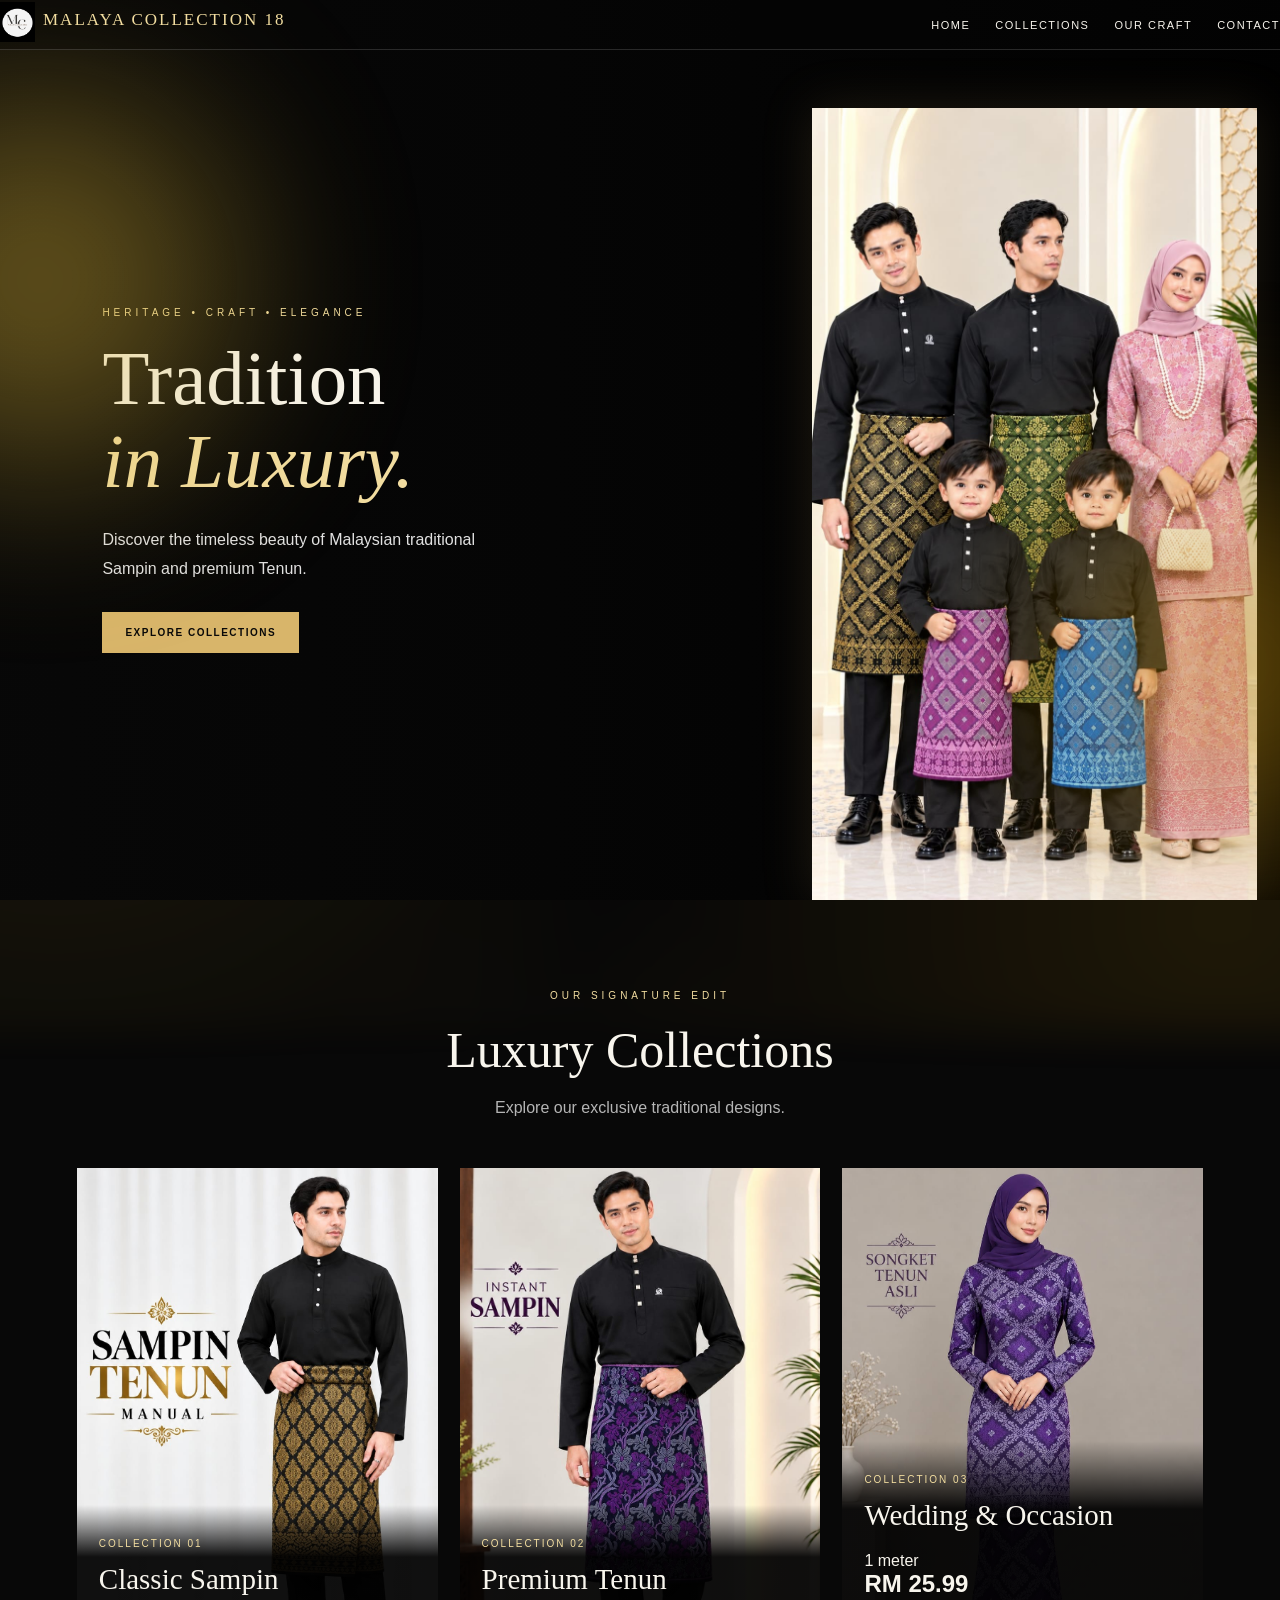
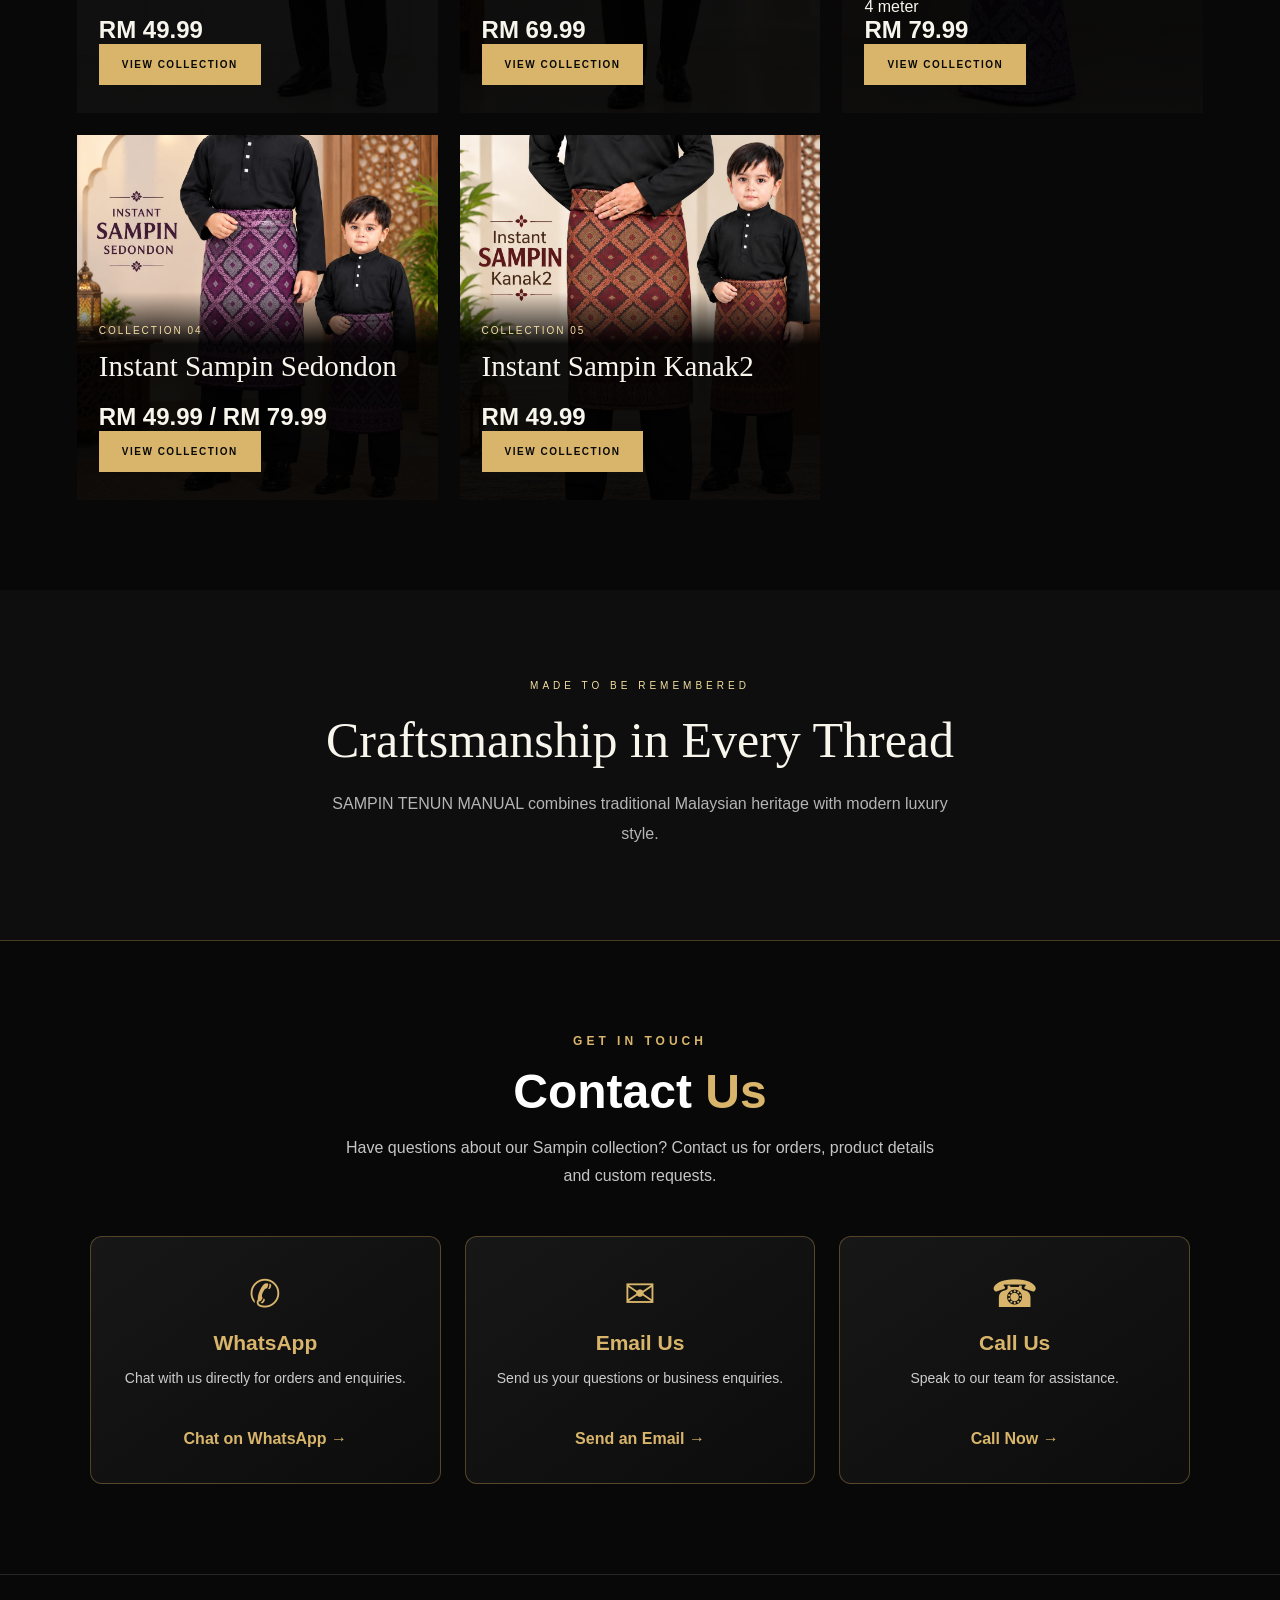
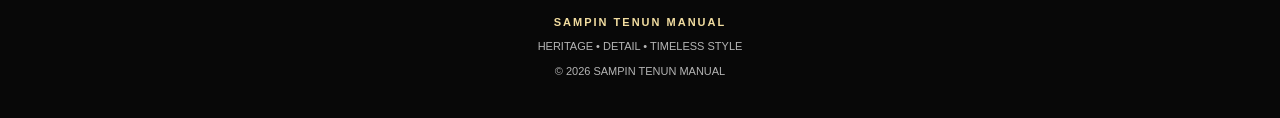
==== commit 0fdbd2df: "iteration1" ====
--- a/index.html
+++ b/index.html
@@ -1,3 +1,4 @@
+
 <!DOCTYPE html>
 <html lang="en">
 
@@ -7,304 +8,246 @@
 
   <title>SAMPIN TENUN MANUAL | Luxury Fashion</title>
 
-  <link rel="stylesheet" href="style.css">
+  <link rel="stylesheet" href="../indexstyles/style.css">
 </head>
 
 <body>
-  <div>
-    <div class="gold-glow" aria-hidden="true"></div>
-
-    <!-- Navigation -->
-    <header class="navbar">
-      <a href="#home" class="logo">
-        <div style="display: flex;padding-top: 2px; gap: 8px;">
-          <img src="image1/logo.jpg.jpeg" alt="" width="35px" height="40px">
-          <div style="padding-top: 8px;"> MALAYA COLLECTION 18</div>
-        </div>
-        <span></span>
+
+  <div class="gold-glow" aria-hidden="true"></div>
+
+  <!-- Navigation -->
+  <header class="navbar">
+    <a href="#home" class="logo">
+      <div style="display:flex; padding-top:2px; gap:8px;">
+        <img src="../assets/images//logo.jpg"
+             alt="Malaya Collection Logo"
+             width="35" height="40">
+
+        <div style="padding-top:8px;">
+          MALAYA COLLECTION 18
+        </div>
+      </div>
+      <span></span>
+    </a>
+
+    <nav style="text-align:right;">
+      <a href="#home">Home</a>
+      <a href="#collections">Collections</a>
+      <a href="#about">Our Craft</a>
+      <a href="#contact">Contact</a>
+    </nav>
+  </header>
+
+  <!-- Hero Video -->
+  <section class="hero" id="home">
+
+    <video class="hero-video" autoplay muted loop playsinline>
+      <source src="../assets/hero.mp4" type="video/mp4">
+    </video>
+
+    <div class="hero-overlay"></div>
+
+    <div class="hero-content">
+      <p class="eyebrow">HERITAGE • CRAFT • ELEGANCE</p>
+
+      <h1>
+        Tradition <br>
+        <span>in Luxury.</span>
+      </h1>
+
+      <p class="hero-description">
+        Discover the timeless beauty of Malaysian
+        traditional Sampin and premium Tenun.
+      </p>
+
+      <a href="#collections" class="gold-button">
+        Explore Collections
       </a>
-    
-        <nav style="text-align: right;">
-          <a href="#home">Home</a>
-          <a href="#collections">Collections</a>
-          <a href="#about">Our Craft</a>
-          <a href="#contact">Contact</a>
-        </nav>
-      
-    </header>
-
-    <!-- Hero Video -->
-    <section class="hero" id="home">
-
-      <video class="hero-video" autoplay muted loop playsinline>
-        <source src="asset hero.mp4/hero.mp4.mp4" type="video/mp4">
-      </video>
-
-      <div class="hero-overlay"></div>
-
-      <div class="hero-content">
-        <p class="eyebrow">HERITAGE • CRAFT • ELEGANCE</p>
-
-        <h1>
-          Tradition <br>
-          <span>in Luxury.</span>
-        </h1>
-
-        <p class="hero-description">
-          Discover the timeless beauty of Malaysian
-          traditional Sampin and premium Tenun.
-        </p>
-
-        <a href="#collections" class="gold-button">
-          Explore Collections
+    </div>
+
+    <!-- Right Side Model Image -->
+    <div class="hero-model">
+      <img src="../assets//images/image 19.jpg"
+           alt="SAMPIN TENUN MANUAL luxury model">
+    </div>
+
+  </section>
+
+  <!-- Five Collection Cards -->
+  <section class="collections" id="collections">
+
+    <div class="section-heading">
+      <p class="eyebrow">OUR SIGNATURE EDIT</p>
+      <h2>Luxury Collections</h2>
+      <p>Explore our exclusive traditional designs.</p>
+    </div>
+
+    <div class="card-grid">
+
+      <!-- Collection 01 -->
+      <article class="collection-card">
+        <img src="../assets/images/image 13.jpg"
+             alt="Classic Sampin collection">
+
+        <div class="card-content">
+          <span>COLLECTION 01</span>
+          <h3>Classic Sampin</h3>
+          <h2>RM 49.99</h2>
+
+          <button class="gold-button" type="button"
+                  onclick="orderProduct('Classic Sampin', 'RM 49.99')">
+         <a href="classic.html"> View Collection</a>
+          </button>
+        </div>
+      </article>
+
+      <!-- Collection 02 -->
+      <article class="collection-card">
+        <img src="../assets/images/image 15.jpg"
+             alt="Premium Tenun collection">
+
+        <div class="card-content">
+          <span>COLLECTION 02</span>
+          <h3>Premium Tenun</h3>
+          <h2>RM 69.99</h2>
+
+          <button class="gold-button" type="button"
+                  onclick="orderProduct('Premium Tenun', 'RM 69.99')">
+            View Collection
+          </button>
+        </div>
+      </article>
+
+      <!-- Collection 03 -->
+      <article class="collection-card">
+        <img src="../assets/images/image 12.jpg"
+             alt="Wedding Sampin collection">
+
+        <div class="card-content">
+          <span>COLLECTION 03</span>
+          <h3>Wedding &amp; Occasion</h3>
+
+          <p>1 meter</p>
+          <h2>RM 25.99</h2>
+
+          <p>4 meter</p>
+          <h2>RM 79.99</h2>
+
+          <button class="gold-button" type="button"
+                  onclick="orderProduct('Wedding & Occasion', 'RM 25.99 / RM 79.99')">
+            View Collection
+          </button>
+        </div>
+      </article>
+
+      <!-- Collection 04 -->
+      <article class="collection-card">
+        <img src="../assets//images/image 17.jpg"
+             alt="Instant Sampin Sedondon collection">
+
+        <div class="card-content">
+          <span>COLLECTION 04</span>
+          <h3>Instant Sampin Sedondon</h3>
+          <h2>RM 49.99 / RM 79.99</h2>
+
+          <button class="gold-button" type="button"
+                  onclick="orderProduct('Instant Sampin Sedondon', 'RM 49.99 / RM 79.99')">
+            View Collection
+          </button>
+        </div>
+      </article>
+
+      <!-- Collection 05 -->
+      <article class="collection-card">
+        <img src="../assets//images/image 18.jpg"
+             alt="Instant Sampin Kanak2 collection">
+
+        <div class="card-content">
+          <span>COLLECTION 05</span>
+          <h3>Instant Sampin Kanak2</h3>
+          <h2>RM 49.99</h2>
+
+          <button class="gold-button" type="button"
+                  onclick="orderProduct('Instant Sampin Kanak2', 'RM 49.99')">
+          View collection
+          </button>
+        </div>
+      </article>
+
+    </div>
+  </section>
+
+  <!-- About -->
+  <section class="about" id="about">
+    <p class="eyebrow">MADE TO BE REMEMBERED</p>
+    <h2>Craftsmanship in Every Thread</h2>
+
+    <p>
+      SAMPIN TENUN MANUAL combines traditional
+      Malaysian heritage with modern luxury style.
+    </p>
+  </section>
+
+  <!-- Contact Section -->
+  <section class="contact-section" id="contact">
+
+    <div class="contact-heading">
+      <span>GET IN TOUCH</span>
+      <h2>Contact <strong>Us</strong></h2>
+
+      <p>
+        Have questions about our Sampin collection?
+        Contact us for orders, product details and custom requests.
+      </p>
+    </div>
+
+    <div class="contact-container">
+
+      <!-- WhatsApp -->
+      <div class="contact-card">
+        <div class="contact-icon">✆</div>
+        <h3>WhatsApp</h3>
+        <p>Chat with us directly for orders and enquiries.</p>
+
+        <a href="https://wa.me/923001234567"
+           target="_blank" rel="noopener">
+          Chat on WhatsApp →
         </a>
-
-
-      </div>
-
-      <!-- Right Side Model Image -->
-      <div class="hero-model">
-        <img src="image1/image.jpg" alt="SAMPIN TENUN MANUAL luxury model">
-      </div>
-
-
-
-
-    </section>
-
-    <!-- Three Collection Cards -->
-    <section class="collections" id="collections">
-
-      <div class="section-heading">
-        <p class="eyebrow">OUR SIGNATURE EDIT</p>
-        <h2>Luxury Collections</h2>
-        <p>Explore our exclusive traditional designs.</p>
-      </div>
-
-      <div class="card-grid">
-
-        <article class="collection-card">
-          <img src="image1/image 13.jpg" alt="Classic Sampin collection">
-
-          <div class="card-content">
-            <span>COLLECTION 01</span>
-            <h3>Classic Sampin</h3>
-            <h2>RM 49.99</h2>
-            <button class="gold-button" data-collection="classic">
-              View Collection
-            </button>
-          </div>
-        </article>
-
-        <article class="collection-card">
-          <img src="image1/image 15.jpg" alt="Premium Tenun collection">
-
-          <div class="card-content">
-            <span>COLLECTION 02</span>
-            <h3>Premium Tenun</h3>
-            <h2>RM 69.99</h2>
-            <button class="gold-button" data-collection="premium">
-              View Collection
-            </button>
-          </div>
-        </article>
-
-        <article class="collection-card">
-          <img src="image1/image 12.jpg" alt="Wedding Sampin collection">
-
-          <div class="card-content">
-            <span>COLLECTION 03</span>
-            <h3>Wedding & Occasion</h3>
-            <h2>RM 79.99</h2>
-            <button class="gold-button" data-collection="wedding">
-              View Collection
-            </button>
-          </div>
-        </article>
-        <article class="collection-card">
-          <img src="image1/image 13.jpg" alt="Classic Sampin collection">
-          <!-- collection aded 4 -->
-
-          <div class="card-content">
-            <span>COLLECTION 04</span>
-            <h3>Classic Sampin</h3>
-            <h2>RM 49.99</h2>
-            <button class="gold-button" data-collection="classic">
-              View Collection
-            </button>
-          </div>
-        </article>
-        <!-- collection aded 5-->
-        <article class="collection-card">
-          <img src="image1/image 13.jpg" alt="Classic Sampin collection">
-
-          <div class="card-content">
-            <span>COLLECTION 05</span>
-            <h3>Classic Sampin</h3>
-            <h2>RM 49.99</h2>
-            <button class="gold-button" data-collection="classic">
-              View Collection
-            </button>
-          </div>
-
-        </article>
-        <!-- collection aded 6 -->
-        <article class="collection-card">
-          <img src="image1/image 13.jpg" alt="Classic Sampin collection">
-
-          <div class="card-content">
-            <span>COLLECTION 06</span>
-            <h3>Classic Sampin</h3>
-            <h2>RM 49.99</h2>
-            <button class="gold-button" data-collection="classic">
-              View Collection
-            </button>
-          </div>
-        </article>
-        <!-- collection aded 7-->
-        <article class="collection-card">
-          <img src="image1/image 13.jpg" alt="Classic Sampin collection">
-
-          <div class="card-content">
-            <span>COLLECTION 07</span>
-            <h3>Classic Sampin</h3>
-            <h2>RM 49.99</h2>
-            <button class="gold-button" data-collection="classic">
-              View Collection
-            </button>
-          </div>
-        </article>
-
-      </div>
-    </section>
-
-    <!-- Gallery Popup -->
-    <section class="gallery" id="gallery" hidden>
-
-      <div class="gallery-header">
-        <div>
-          <p class="eyebrow">EXPLORE THE DETAILS</p>
-          <h2 id="gallery-title">Our Collection</h2>
-          <p id="gallery-count">60 designs</p>
-        </div>
-
-        <button class="close-button" id="close-gallery" aria-label="Close gallery">×</button>
-      </div>
-
-      <div class="gallery-grid" id="gallery-grid"></div>
-
-    </section>
-
-    <!-- About -->
-    <section class="about" id="about">
-      <p class="eyebrow">MADE TO BE REMEMBERED</p>
-      <h2>Craftsmanship in Every Thread</h2>
-      <p>
-        SAMPIN TENUN MANUAL combines traditional
-        Malaysian heritage with modern luxury style.
-      </p>
-    </section>
-
-    <footer>
-      <strong>SAMPIN TENUN MANUAL</strong>
-      <p>HERITAGE • DETAIL • TIMELESS STYLE</p>
-      <p>© 2026 SAMPIN TENUN MANUAL</p>
-    </footer>
-
-
-
-
-
-
-
-
-
-    <!-- COLLECTION IMAGE GALLERY -->
-    <section id="gallery" class="collections" hidden>
-      <h2 id="gallery-title">Our Collection</h2>
-      <p id="gallery-count"></p>
-
-      <button class="gold-btn" onclick="closeGallery()">
-        ← Back to Collections
-      </button>
-
-      <div id="gallery-images" class="gallery-images"></div>
-    </section>
-
-
-
-
-
-
-
-
-
-
-
-
-
-
-
-
-
-
-
-
-
-
-
-
-
-
-
-    <script src="script.js"></script>
-
-    <!-- CONTACT SECTION -->
-    <section class="contact-section" id="contact">
-      <div class="contact-heading">
-        <span>GET IN TOUCH</span>
-        <h2>Contact <strong>Us</strong></h2>
-        <p>
-          Have questions about our Sampin collection?
-          Contact us for orders, product details and custom requests.
-        </p>
-      </div>
-
-      <div class="contact-container">
-
-        <!-- WhatsApp -->
-        <div class="contact-card">
-          <div class="contact-icon">✆</div>
-          <h3>WhatsApp</h3>
-          <p>Chat with us directly for orders and enquiries.</p>
-          <a href="https://wa.me/923001234567" target="_blank" rel="noopener">
-            Chat on WhatsApp →
-          </a>
-        </div>
-
-        <!-- Email -->
-        <div class="contact-card">
-          <div class="contact-icon">✉</div>
-          <h3>Email Us</h3>
-          <p>Send us your questions or business enquiries.</p>
-          <a href="mailto:your-email@example.com">
-            Send an Email →
-          </a>
-        </div>
-
-        <!-- Phone -->
-        <div class="contact-card">
-          <div class="contact-icon">☎</div>
-          <h3>Call Us</h3>
-          <p>Speak to our team for assistance.</p>
-          <a href="tel:+923001234567">
-            Call Now →
-          </a>
-        </div>
-
-      </div>
-    </section>
+      </div>
+
+      <!-- Email -->
+      <div class="contact-card">
+        <div class="contact-icon">✉</div>
+        <h3>Email Us</h3>
+        <p>Send us your questions or business enquiries.</p>
+
+        <a href="mailto:your-email@example.com">
+          Send an Email →
+        </a>
+      </div>
+
+      <!-- Phone -->
+      <div class="contact-card">
+        <div class="contact-icon">☎</div>
+        <h3>Call Us</h3>
+        <p>Speak to our team for assistance.</p>
+
+        <a href="tel:+923001234567">
+          Call Now →
+        </a>
+      </div>
+
+    </div>
+  </section>
+
+  <!-- Footer -->
+  <footer>
+    <strong>SAMPIN TENUN MANUAL</strong>
+    <p>HERITAGE • DETAIL • TIMELESS STYLE</p>
+    <p>© 2026 SAMPIN TENUN MANUAL</p>
+  </footer>
+
+  <script src="script.js" defer></script>
 
 </body>
-
-</html>+</html>
--- a/indexstyles/style.css
+++ b/indexstyles/style.css
@@ -0,0 +1,751 @@
+
+:root {
+  --black: #080808;
+  --panel: #141414;
+  --gold: #d8b56a;
+  --gold-light: #f2dda0;
+  --white: #f8f5ed;
+  --muted: #b5b5b5;
+}
+
+* {
+  box-sizing: border-box;
+  margin: 0;
+  padding: 0;
+}
+
+html {
+  scroll-behavior: smooth;
+}
+
+body {
+  background: var(--black);
+  color: var(--white);
+  font-family: Arial, sans-serif;
+}
+
+a {
+  color: inherit;
+  text-decoration: none;
+}
+
+button {
+  font: inherit;
+  cursor: pointer;
+}
+
+/* Navigation */
+
+.navbar {
+  position: fixed;
+  z-index: 5;
+  top: 0;
+  left: 0;
+  width: 100%;
+  /* padding: 24px 6%; */
+  display: flex;
+  justify-content: space-between;
+  align-items: center;
+  border-bottom: 1px solid #ffffff25;
+  background: #08080855;
+}
+
+.logo {
+  color: var(--gold-light);
+  font-family: Georgia, serif;
+  letter-spacing: 2px;
+  font-size: 17px;
+}
+
+.logo span {
+  display: block;
+  margin-top: 7px;
+  font: 9px Arial, sans-serif;
+  letter-spacing: 4px;
+}
+
+.navbar nav {
+  display: flex;
+  gap: 25px;
+}
+
+.navbar nav a {
+  font-size: 11px;
+  letter-spacing: 1.5px;
+  text-transform: uppercase;
+}
+
+.navbar nav a:hover {
+  color: var(--gold);
+}
+
+/* Hero Video */
+
+.hero {
+  width: 100%;
+  height: 100vh;
+  min-height: 600px;
+  position: relative;
+  overflow: hidden;
+  background: #000;
+  display: flex;
+  align-items: center;
+}
+
+.hero-video {
+  position: absolute;
+  inset: 0;
+  width: 100%;
+  height: 100%;
+  object-fit: contain;
+  object-position: center;
+  background: #000;
+}
+
+.hero-overlay {
+  position: absolute;
+  inset: 0;
+  background: linear-gradient(
+    90deg,
+    #000b 0%,
+    #0005 48%,
+    transparent 100%
+  );
+  pointer-events: none;
+}
+
+.hero-content {
+  position: relative;
+  z-index: 2;
+  max-width: 700px;
+  padding: 120px 8% 40px;
+}
+
+.eyebrow {
+  color: var(--gold-light);
+  letter-spacing: 4px;
+  font-size: 10px;
+  margin-bottom: 20px;
+}
+
+.hero h1 {
+  font: normal clamp(40px, 6vw, 78px)/1.08 Georgia, serif;
+  margin-bottom: 22px;
+}
+
+.hero h1 span {
+  color: var(--gold-light);
+  font-style: italic;
+}
+
+.hero-description {
+  color: #e1e1e1;
+  max-width: 420px;
+  line-height: 1.8;
+  margin-bottom: 28px;
+}
+
+/* Buttons */
+
+.gold-button {
+  display: inline-block;
+  background: var(--gold);
+  color: #090909;
+  border: 1px solid var(--gold);
+  padding: 14px 22px;
+  font-size: 10px;
+  font-weight: bold;
+  letter-spacing: 1.5px;
+  text-transform: uppercase;
+  transition: 0.3s;
+}
+
+.gold-button:hover {
+  color: var(--gold-light);
+  background: transparent;
+  transform: translateY(-2px);
+}
+
+/* Collection Cards */
+
+.collections {
+  padding: 90px 6%;
+}
+
+.section-heading {
+  text-align: center;
+  margin-bottom: 45px;
+}
+
+.section-heading h2,
+.about h2,
+.gallery h2 {
+  font: normal clamp(32px, 4vw, 50px) Georgia, serif;
+  margin-bottom: 15px;
+}
+
+.section-heading > p:last-child {
+  color: var(--muted);
+  line-height: 1.8;
+}
+
+.card-grid {
+  display: grid;
+  grid-template-columns: repeat(3, minmax(0, 1fr));
+  gap: 22px;
+}
+
+.collection-card {
+  position: relative;
+  height: 100%;
+  overflow: hidden;
+  background: var(--panel);
+}
+
+.collection-card > img {
+  width: 100%;
+  height: 100%;
+  object-fit: cover;
+  transition: transform 0.6s;
+}
+
+.collection-card:hover > img {
+  transform: scale(1.06);
+}
+
+.card-content {
+  position: absolute;
+  bottom: 0;
+  left: 0;
+  width: 160%;
+  padding: 28px 22px;
+  background: linear-gradient(transparent, #000e 25%);
+}
+
+.card-content span {
+  color: var(--gold-light);
+  font-size: 10px;
+  letter-spacing: 2px;
+}
+
+.card-content h3 {
+  font: normal 29px Georgia, serif;
+  margin: 12px 0 20px;
+}
+
+/* Gallery */
+
+.gallery {
+  padding: 60px 6%;
+  background: #101010;
+  scroll-margin-top: 20px;
+}
+
+.gallery[hidden] {
+  display: none;
+}
+
+.gallery-header {
+  display: flex;
+  justify-content: space-between;
+  align-items: center;
+  gap: 20px;
+  margin-bottom: 30px;
+}
+
+#gallery-count {
+  color: var(--muted);
+  margin-top: 10px;
+}
+
+.close-button {
+  width: 46px;
+  height: 46px;
+  flex-shrink: 0;
+  background: transparent;
+  border: 1px solid var(--gold);
+  color: var(--gold-light);
+  font-size: 28px;
+}
+
+.gallery-grid {
+  display: grid;
+  grid-template-columns: repeat(4, minmax(0, 1fr));
+  gap: 15px;
+}
+
+.gallery-item {
+  min-width: 0;
+  background: #1b1b1b;
+  border: 1px solid #ffffff15;
+}
+
+.gallery-item img {
+  display: block;
+  width: 100%;
+  aspect-ratio: 3 / 4;
+  object-fit: cover;
+}
+
+.gallery-item p {
+  padding: 12px;
+  color: var(--gold-light);
+  font-size: 11px;
+}
+
+/* About and Footer */
+
+.about {
+  padding: 90px 8%;
+  text-align: center;
+  background: #0e0e0e;
+}
+
+.about > p:last-child {
+  max-width: 650px;
+  margin: 20px auto 0;
+  color: var(--muted);
+  line-height: 1.9;
+}
+
+footer {
+  text-align: center;
+  padding: 35px 15px;
+  border-top: 1px solid #ffffff20;
+  color: var(--muted);
+  font-size: 11px;
+  line-height: 2.2;
+}
+
+footer strong {
+  color: var(--gold-light);
+  letter-spacing: 2px;
+}
+
+/* Mobile and Tablet */
+
+@media (max-width: 850px) {
+  .card-grid {
+    grid-template-columns: 1fr;
+    max-width: 550px;
+    margin: auto;
+  }
+
+  .collection-card {
+    height: 500px;
+  }
+
+  .gallery-grid {
+    grid-template-columns: repeat(3, minmax(0, 1fr));
+  }
+}
+
+@media (max-width: 520px) {
+  .navbar {
+    padding: 18px 5%;
+  }
+
+  .logo {
+    font-size: 12px;
+  }
+
+  .logo span {
+    font-size: 7px;
+    letter-spacing: 2px;
+  }
+
+  .navbar nav {
+    gap: 12px;
+  }
+
+  .navbar nav a {
+    font-size: 9px;
+  }
+
+  .hero {
+    min-height: 650px;
+  }
+
+  .hero-content {
+    padding-left: 6%;
+    padding-right: 6%;
+  }
+
+  .hero-overlay {
+    background: #0007;
+  }
+
+  .collections,
+  .gallery {
+    padding: 60px 5%;
+  }
+
+  .gallery-grid {
+    grid-template-columns: repeat(2, minmax(0, 1fr));
+    gap: 10px;
+  }
+}
+
+/* Hero content on left, model on right */
+
+.hero {
+  position: relative;
+  display: flex;
+  align-items: center;
+  justify-content: space-between;
+  width: 100%;
+  min-height: 100vh;
+  height: 100vh;
+  overflow: hidden;
+}
+
+.hero-content {
+  position: relative;
+  z-index: 3;
+  width: 55%;
+  padding: 100px 0 40px 8%;
+}
+
+.hero-model {
+  position: absolute;
+  z-index: 2;
+  right: 2px;
+  bottom: 0;
+  width: 83%;
+  height: 88%;
+  display: flex;
+  align-items: flex-end;
+  justify-content: center;
+  pointer-events: none;
+  padding-left: 45%;
+}
+
+.hero-model img {
+  width: 100%;
+  height: 100%;
+  object-fit: contain;
+  object-position: center bottom;
+  filter: drop-shadow(0 0 25px #d8b56a22);
+}
+
+/* Make the model blend with the video */
+
+.hero-overlay {
+  position: absolute;
+  inset: 0;
+  z-index: 1;
+  background: linear-gradient(
+    90deg,
+    #080808e8 0%,
+    #080808a0 43%,
+    #08080825 100%
+  );
+  pointer-events: none;
+}
+
+/* Mobile responsive */
+
+@media (max-width: 700px) {
+  .hero-content {
+    width: 70%;
+    padding-left: 7%;
+  }
+
+  .hero-model {
+    right: -10%;
+    width: 65%;
+    height: 70%;
+    opacity: 0.75;
+  }
+
+  .hero h1 {
+    font-size: 38px;
+  }
+}
+
+/* LUXURY CONTACT SECTION */
+.contact-section {
+  background: #080808;
+  color: #ffffff;
+  padding: 90px 7%;
+  text-align: center;
+  border-top: 1px solid #c9a45c55;
+}
+
+.contact-heading span {
+  color: #d8b56a;
+  letter-spacing: 4px;
+  font-size: 12px;
+  font-weight: bold;
+}
+
+.contact-heading h2 {
+  font-size: clamp(32px, 5vw, 48px);
+  margin: 15px 0;
+  color: #ffffff;
+}
+
+.contact-heading h2 strong {
+  color: #d8b56a;
+}
+
+.contact-heading p {
+  color: #c5c5c5;
+  max-width: 600px;
+  margin: 0 auto 45px;
+  line-height: 1.8;
+}
+
+.contact-container {
+  display: grid;
+  grid-template-columns: repeat(3, minmax(0, 1fr));
+  gap: 24px;
+  max-width: 1100px;
+  margin: 0 auto;
+}
+
+.contact-card {
+  background: linear-gradient(145deg, #171717, #0c0c0c);
+  border: 1px solid #b8944f66;
+  border-radius: 12px;
+  padding: 35px 22px;
+  transition: transform 0.3s, border-color 0.3s;
+}
+
+.contact-card:hover {
+  transform: translateY(-7px);
+  border-color: #d8b56a;
+}
+
+.contact-icon {
+  color: #d8b56a;
+  font-size: 38px;
+  margin-bottom: 15px;
+}
+
+.contact-card h3 {
+  color: #d8b56a;
+  font-size: 21px;
+  margin-bottom: 12px;
+}
+
+.contact-card p {
+  color: #cccccc;
+  font-size: 14px;
+  line-height: 1.7;
+  min-height: 48px;
+}
+
+.contact-card a {
+  display: inline-block;
+  margin-top: 15px;
+  color: #d8b56a;
+  text-decoration: none;
+  font-weight: bold;
+}
+
+.contact-card a:hover {
+  color: #ffffff;
+}
+
+/* MOBILE RESPONSIVE */
+@media (max-width: 750px) {
+  .contact-container {
+    grid-template-columns: 1fr;
+  }
+
+  .contact-section {
+    padding: 65px 6%;
+  }
+
+  .contact-card p {
+    min-height: auto;
+  }
+}
+/* =================================
+   SAMPIN TENUN MANUAL
+   LUXURY GOLDEN GLOW BACKGROUND
+================================= */
+/* 
+html {
+  scroll-behavior: smooth;
+}
+
+body {
+  background: #080808;
+  position: relative;
+  isolation: isolate;
+}
+
+/* Moving golden light across the whole website */
+body::before {
+  content: "";
+  position: fixed;
+  inset: -15%;
+  z-index: -1;
+  pointer-events: none;
+
+  background:
+    radial-gradient(
+      ellipse at 15% 20%,
+      rgba(212, 175, 55, 0.19),
+      transparent 35%
+    ),
+    radial-gradient(
+      ellipse at 85% 45%,
+      rgba(184, 134, 11, 0.15),
+      transparent 32%
+    ),
+    radial-gradient(
+      ellipse at 45% 85%,
+      rgba(255, 215, 120, 0.12),
+      transparent 35%
+    );
+
+  background-size: 100% 200%;
+  background-position: center var(--gold-scroll-position, 0%);
+  opacity: 0.9;
+  filter: blur(22px);
+
+  animation: luxuryGoldGlow 12s ease-in-out infinite alternate;
+  transition: background-position 0.7s ease-out;
+  will-change: transform, opacity;
+}
+
+@keyframes luxuryGoldGlow {
+  0% {
+    transform: translate3d(-1%, -1%, 0) scale(1);
+    opacity: 0.55;
+  }
+
+  50% {
+    transform: translate3d(1%, 1%, 0) scale(1.04);
+    opacity: 1;
+  }
+
+  100% {
+    transform: translate3d(-1%, 2%, 0) scale(1.02);
+    opacity: 0.7;
+  }
+}
+
+/* Respect users who prefer reduced motion */
+@media (prefers-reduced-motion: reduce) {
+  body::before {
+    animation: none;
+    transition: none;
+  }
+
+  html {
+    scroll-behavior: auto;
+  }
+} */
+
+
+/* FIX: VISIBLE LUXURY GOLD GLOW */
+
+body {
+  background-color: #080808;
+}
+
+.gold-glow {
+  position: fixed;
+  inset: 0;
+  z-index: 5;
+  pointer-events: none;
+  overflow: hidden;
+}
+
+.gold-glow::before,
+.gold-glow::after {
+  content: "";
+  position: absolute;
+  width: 380px;
+  height: 380px;
+  border-radius: 50%;
+  filter: blur(100px);
+  opacity: 0.45;
+  animation: goldMove 8s ease-in-out infinite alternate;
+}
+
+.gold-glow::before {
+  top: 10%;
+  left: -150px;
+  background: #d4af37;
+}
+
+.gold-glow::after {
+  right: -150px;
+  bottom: 5%;
+  background: #b8860b;
+  animation-delay: -4s;
+}
+
+@keyframes goldMove {
+  0% {
+    transform: translate(0, 0) scale(0.8);
+    opacity: 0.25;
+  }
+
+  50% {
+    opacity: 0.6;
+  }
+
+  100% {
+    transform: translate(100px, -60px) scale(1.2);
+    opacity: 0.4;
+  }
+
+}
+
+
+
+
+
+
+
+
+
+
+
+
+/* COLLECTION GALLERY */
+
+.gallery-images {
+  display: grid;
+  grid-template-columns: repeat(4, minmax(0, 1fr));
+  gap: 18px;
+  margin-top: 30px;
+}
+
+.gallery-images img {
+  width: 100%;
+  height: 260px;
+  object-fit: cover;
+  border: 1px solid #d8b56a;
+  border-radius: 8px;
+  background: #171717;
+}
+
+.gallery-images p {
+  color: #e3c477;
+}
+
+.card p {
+  color: #cccccc;
+}
+
+@media (max-width: 700px) {
+  .gallery-images {
+    grid-template-columns: repeat(2, minmax(0, 1fr));
+  }
+
+  .gallery-images img {
+    height: 200px;
+  }
+}
+
+
+
+
+
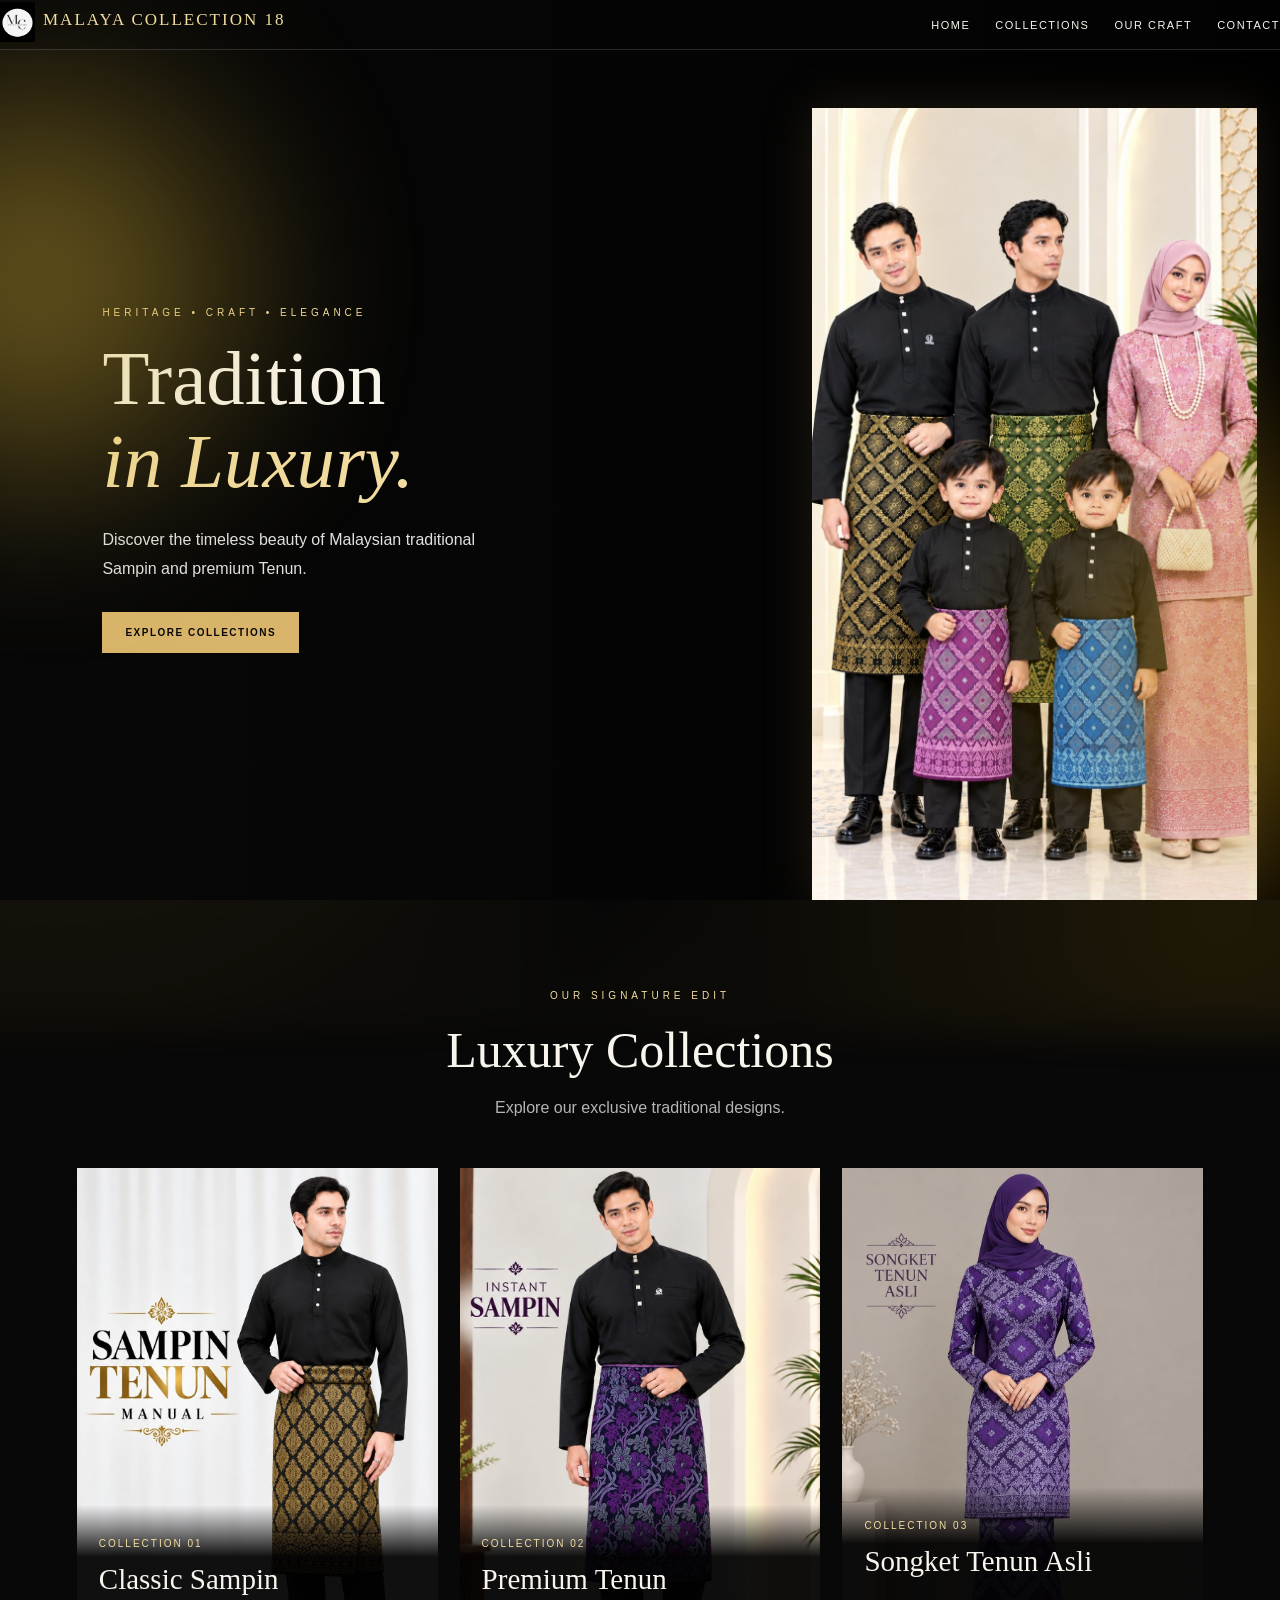
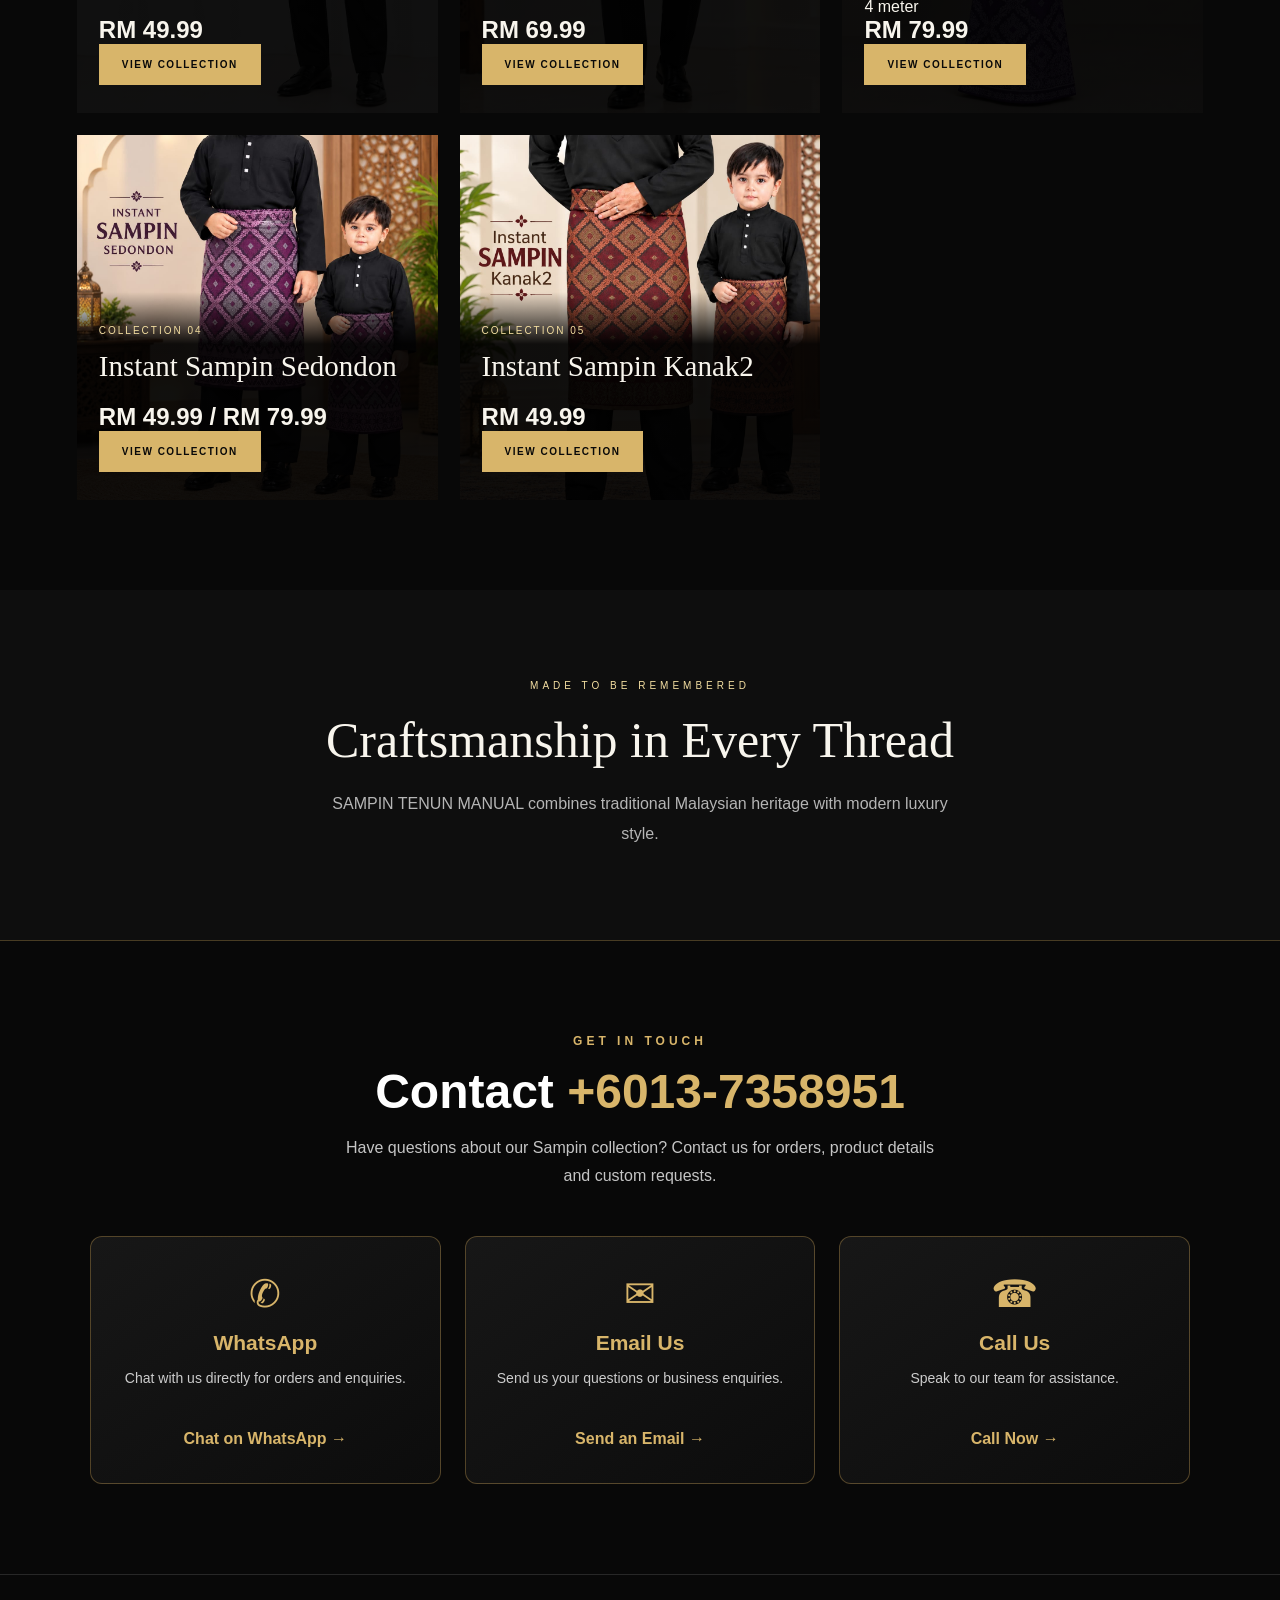
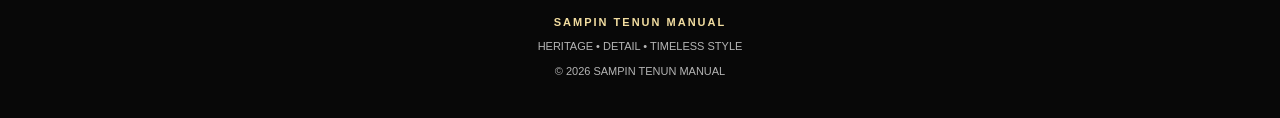
==== commit 05155e80: "indexfile added" ====
--- a/index.html
+++ b/index.html
@@ -1,4 +1,3 @@
-
 <!DOCTYPE html>
 <html lang="en">
 
@@ -8,7 +7,762 @@
 
   <title>SAMPIN TENUN MANUAL | Luxury Fashion</title>
 
-  <link rel="stylesheet" href="../indexstyles/style.css">
+  <link rel="stylesheet" href="indexstyles/style.css">
+  <style>
+    :root {
+      --black: #080808;
+      --panel: #141414;
+      --gold: #d8b56a;
+      --gold-light: #f2dda0;
+      --white: #f8f5ed;
+      --muted: #b5b5b5;
+    }
+
+    * {
+      box-sizing: border-box;
+      margin: 0;
+      padding: 0;
+    }
+
+    html {
+      scroll-behavior: smooth;
+    }
+
+    body {
+      background: var(--black);
+      color: var(--white);
+      font-family: Arial, sans-serif;
+    }
+
+    a {
+      color: inherit;
+      text-decoration: none;
+    }
+
+    button {
+      font: inherit;
+      cursor: pointer;
+    }
+
+    /* Navigation */
+
+    .navbar {
+      position: fixed;
+      z-index: 5;
+      top: 0;
+      left: 0;
+      width: 100%;
+      /* padding: 24px 6%; */
+      display: flex;
+      justify-content: space-between;
+      align-items: center;
+      border-bottom: 1px solid #ffffff25;
+      background: #08080855;
+    }
+
+    .logo {
+      color: var(--gold-light);
+      font-family: Georgia, serif;
+      letter-spacing: 2px;
+      font-size: 17px;
+    }
+
+    .logo span {
+      display: block;
+      margin-top: 7px;
+      font: 9px Arial, sans-serif;
+      letter-spacing: 4px;
+    }
+
+    .navbar nav {
+      display: flex;
+      gap: 25px;
+    }
+
+    .navbar nav a {
+      font-size: 11px;
+      letter-spacing: 1.5px;
+      text-transform: uppercase;
+    }
+
+    .navbar nav a:hover {
+      color: var(--gold);
+    }
+
+    /* Hero Video */
+
+    .hero {
+      width: 100%;
+      height: 100vh;
+      min-height: 600px;
+      position: relative;
+      overflow: hidden;
+      background: #000;
+      display: flex;
+      align-items: center;
+    }
+
+    .hero-video {
+      position: absolute;
+      inset: 0;
+      width: 100%;
+      height: 100%;
+      object-fit: contain;
+      object-position: center;
+      background: #000;
+    }
+
+    .hero-overlay {
+      position: absolute;
+      inset: 0;
+      background: linear-gradient(90deg,
+          #000b 0%,
+          #0005 48%,
+          transparent 100%);
+      pointer-events: none;
+    }
+
+    .hero-content {
+      position: relative;
+      z-index: 2;
+      max-width: 700px;
+      padding: 120px 8% 40px;
+    }
+
+    .eyebrow {
+      color: var(--gold-light);
+      letter-spacing: 4px;
+      font-size: 10px;
+      margin-bottom: 20px;
+    }
+
+    .hero h1 {
+      font: normal clamp(40px, 6vw, 78px)/1.08 Georgia, serif;
+      margin-bottom: 22px;
+    }
+
+    .hero h1 span {
+      color: var(--gold-light);
+      font-style: italic;
+    }
+
+    .hero-description {
+      color: #e1e1e1;
+      max-width: 420px;
+      line-height: 1.8;
+      margin-bottom: 28px;
+    }
+
+    /* Buttons */
+
+    .gold-button {
+      display: inline-block;
+      background: var(--gold);
+      color: #090909;
+      border: 1px solid var(--gold);
+      padding: 14px 22px;
+      font-size: 10px;
+      font-weight: bold;
+      letter-spacing: 1.5px;
+      text-transform: uppercase;
+      transition: 0.3s;
+    }
+
+    .gold-button:hover {
+      color: var(--gold-light);
+      background: transparent;
+      transform: translateY(-2px);
+    }
+
+    /* Collection Cards */
+
+    .collections {
+      padding: 90px 6%;
+    }
+
+    .section-heading {
+      text-align: center;
+      margin-bottom: 45px;
+    }
+
+    .section-heading h2,
+    .about h2,
+    .gallery h2 {
+      font: normal clamp(32px, 4vw, 50px) Georgia, serif;
+      margin-bottom: 15px;
+    }
+
+    .section-heading>p:last-child {
+      color: var(--muted);
+      line-height: 1.8;
+    }
+
+    .card-grid {
+      display: grid;
+      grid-template-columns: repeat(3, minmax(0, 1fr));
+      gap: 22px;
+    }
+
+    .collection-card {
+      position: relative;
+      height: 100%;
+      overflow: hidden;
+      background: var(--panel);
+    }
+
+    .collection-card>img {
+      width: 100%;
+      height: 100%;
+      object-fit: cover;
+      transition: transform 0.6s;
+    }
+
+    .collection-card:hover>img {
+      transform: scale(1.06);
+    }
+
+    .card-content {
+      position: absolute;
+      bottom: 0;
+      left: 0;
+      width: 160%;
+      padding: 28px 22px;
+      background: linear-gradient(transparent, #000e 25%);
+    }
+
+    .card-content span {
+      color: var(--gold-light);
+      font-size: 10px;
+      letter-spacing: 2px;
+    }
+
+    .card-content h3 {
+      font: normal 29px Georgia, serif;
+      margin: 12px 0 20px;
+    }
+
+    /* Gallery */
+
+    .gallery {
+      padding: 60px 6%;
+      background: #101010;
+      scroll-margin-top: 20px;
+    }
+
+    .gallery[hidden] {
+      display: none;
+    }
+
+    .gallery-header {
+      display: flex;
+      justify-content: space-between;
+      align-items: center;
+      gap: 20px;
+      margin-bottom: 30px;
+    }
+
+    #gallery-count {
+      color: var(--muted);
+      margin-top: 10px;
+    }
+
+    .close-button {
+      width: 46px;
+      height: 46px;
+      flex-shrink: 0;
+      background: transparent;
+      border: 1px solid var(--gold);
+      color: var(--gold-light);
+      font-size: 28px;
+    }
+
+    .gallery-grid {
+      display: grid;
+      grid-template-columns: repeat(4, minmax(0, 1fr));
+      gap: 15px;
+    }
+
+    .gallery-item {
+      min-width: 0;
+      background: #1b1b1b;
+      border: 1px solid #ffffff15;
+    }
+
+    .gallery-item img {
+      display: block;
+      width: 100%;
+      aspect-ratio: 3 / 4;
+      object-fit: cover;
+    }
+
+    .gallery-item p {
+      padding: 12px;
+      color: var(--gold-light);
+      font-size: 11px;
+    }
+
+    /* About and Footer */
+
+    .about {
+      padding: 90px 8%;
+      text-align: center;
+      background: #0e0e0e;
+    }
+
+    .about>p:last-child {
+      max-width: 650px;
+      margin: 20px auto 0;
+      color: var(--muted);
+      line-height: 1.9;
+    }
+
+    footer {
+      text-align: center;
+      padding: 35px 15px;
+      border-top: 1px solid #ffffff20;
+      color: var(--muted);
+      font-size: 11px;
+      line-height: 2.2;
+    }
+
+    footer strong {
+      color: var(--gold-light);
+      letter-spacing: 2px;
+    }
+
+    /* Mobile and Tablet */
+
+    @media (max-width: 850px) {
+      .card-grid {
+        grid-template-columns: 1fr;
+        max-width: 550px;
+        margin: auto;
+      }
+
+      .collection-card {
+        height: 500px;
+      }
+
+      .gallery-grid {
+        grid-template-columns: repeat(3, minmax(0, 1fr));
+      }
+    }
+
+    @media (max-width: 520px) {
+      .navbar {
+        padding: 18px 5%;
+      }
+
+      .logo {
+        font-size: 12px;
+      }
+
+      .logo span {
+        font-size: 7px;
+        letter-spacing: 2px;
+      }
+
+      .navbar nav {
+        gap: 12px;
+      }
+
+      .navbar nav a {
+        font-size: 9px;
+      }
+
+      .hero {
+        min-height: 650px;
+      }
+
+      .hero-content {
+        padding-left: 6%;
+        padding-right: 6%;
+      }
+
+      .hero-overlay {
+        background: #0007;
+      }
+
+      .collections,
+      .gallery {
+        padding: 60px 5%;
+      }
+
+      .gallery-grid {
+        grid-template-columns: repeat(2, minmax(0, 1fr));
+        gap: 10px;
+      }
+    }
+
+    /* Hero content on left, model on right */
+
+    .hero {
+      position: relative;
+      display: flex;
+      align-items: center;
+      justify-content: space-between;
+      width: 100%;
+      min-height: 100vh;
+      height: 100vh;
+      overflow: hidden;
+    }
+
+    .hero-content {
+      position: relative;
+      z-index: 3;
+      width: 55%;
+      padding: 100px 0 40px 8%;
+    }
+
+    .hero-model {
+      position: absolute;
+      z-index: 2;
+      right: 2px;
+      bottom: 0;
+      width: 83%;
+      height: 88%;
+      display: flex;
+      align-items: flex-end;
+      justify-content: center;
+      pointer-events: none;
+      padding-left: 45%;
+    }
+
+    .hero-model img {
+      width: 100%;
+      height: 100%;
+      object-fit: contain;
+      object-position: center bottom;
+      filter: drop-shadow(0 0 25px #d8b56a22);
+    }
+
+    /* Make the model blend with the video */
+
+    .hero-overlay {
+      position: absolute;
+      inset: 0;
+      z-index: 1;
+      background: linear-gradient(90deg,
+          #080808e8 0%,
+          #080808a0 43%,
+          #08080825 100%);
+      pointer-events: none;
+    }
+
+    /* Mobile responsive */
+
+    @media (max-width: 700px) {
+      .hero-content {
+        width: 70%;
+        padding-left: 7%;
+      }
+
+      .hero-model {
+        right: -10%;
+        width: 65%;
+        height: 70%;
+        opacity: 0.75;
+      }
+
+      .hero h1 {
+        font-size: 38px;
+      }
+    }
+
+    /* LUXURY CONTACT SECTION */
+    .contact-section {
+      background: #080808;
+      color: #ffffff;
+      padding: 90px 7%;
+      text-align: center;
+      border-top: 1px solid #c9a45c55;
+    }
+
+    .contact-heading span {
+      color: #d8b56a;
+      letter-spacing: 4px;
+      font-size: 12px;
+      font-weight: bold;
+    }
+
+    .contact-heading h2 {
+      font-size: clamp(32px, 5vw, 48px);
+      margin: 15px 0;
+      color: #ffffff;
+    }
+
+    .contact-heading h2 strong {
+      color: #d8b56a;
+    }
+
+    .contact-heading p {
+      color: #c5c5c5;
+      max-width: 600px;
+      margin: 0 auto 45px;
+      line-height: 1.8;
+    }
+
+    .contact-container {
+      display: grid;
+      grid-template-columns: repeat(3, minmax(0, 1fr));
+      gap: 24px;
+      max-width: 1100px;
+      margin: 0 auto;
+    }
+
+    .contact-card {
+      background: linear-gradient(145deg, #171717, #0c0c0c);
+      border: 1px solid #b8944f66;
+      border-radius: 12px;
+      padding: 35px 22px;
+      transition: transform 0.3s, border-color 0.3s;
+    }
+
+    .contact-card:hover {
+      transform: translateY(-7px);
+      border-color: #d8b56a;
+    }
+
+    .contact-icon {
+      color: #d8b56a;
+      font-size: 38px;
+      margin-bottom: 15px;
+    }
+
+    .contact-card h3 {
+      color: #d8b56a;
+      font-size: 21px;
+      margin-bottom: 12px;
+    }
+
+    .contact-card p {
+      color: #cccccc;
+      font-size: 14px;
+      line-height: 1.7;
+      min-height: 48px;
+    }
+
+    .contact-card a {
+      display: inline-block;
+      margin-top: 15px;
+      color: #d8b56a;
+      text-decoration: none;
+      font-weight: bold;
+    }
+
+    .contact-card a:hover {
+      color: #ffffff;
+    }
+
+    /* MOBILE RESPONSIVE */
+    @media (max-width: 750px) {
+      .contact-container {
+        grid-template-columns: 1fr;
+      }
+
+      .contact-section {
+        padding: 65px 6%;
+      }
+
+      .contact-card p {
+        min-height: auto;
+      }
+    }
+
+    /* =================================
+   SAMPIN TENUN MANUAL
+   LUXURY GOLDEN GLOW BACKGROUND
+================================= */
+    /* 
+html {
+  scroll-behavior: smooth;
+}
+
+body {
+  background: #080808;
+  position: relative;
+  isolation: isolate;
+}
+
+/* Moving golden light across the whole website */
+    body::before {
+      content: "";
+      position: fixed;
+      inset: -15%;
+      z-index: -1;
+      pointer-events: none;
+
+      background:
+        radial-gradient(ellipse at 15% 20%,
+          rgba(212, 175, 55, 0.19),
+          transparent 35%),
+        radial-gradient(ellipse at 85% 45%,
+          rgba(184, 134, 11, 0.15),
+          transparent 32%),
+        radial-gradient(ellipse at 45% 85%,
+          rgba(255, 215, 120, 0.12),
+          transparent 35%);
+
+      background-size: 100% 200%;
+      background-position: center var(--gold-scroll-position, 0%);
+      opacity: 0.9;
+      filter: blur(22px);
+
+      animation: luxuryGoldGlow 12s ease-in-out infinite alternate;
+      transition: background-position 0.7s ease-out;
+      will-change: transform, opacity;
+    }
+
+    @keyframes luxuryGoldGlow {
+      0% {
+        transform: translate3d(-1%, -1%, 0) scale(1);
+        opacity: 0.55;
+      }
+
+      50% {
+        transform: translate3d(1%, 1%, 0) scale(1.04);
+        opacity: 1;
+      }
+
+      100% {
+        transform: translate3d(-1%, 2%, 0) scale(1.02);
+        opacity: 0.7;
+      }
+    }
+
+    /* Respect users who prefer reduced motion */
+    @media (prefers-reduced-motion: reduce) {
+      body::before {
+        animation: none;
+        transition: none;
+      }
+
+      html {
+        scroll-behavior: auto;
+      }
+    }
+
+    */
+    /* FIX: VISIBLE LUXURY GOLD GLOW */
+
+    body {
+      background-color: #080808;
+    }
+
+    .gold-glow {
+      position: fixed;
+      inset: 0;
+      z-index: 5;
+      pointer-events: none;
+      overflow: hidden;
+    }
+
+    .gold-glow::before,
+    .gold-glow::after {
+      content: "";
+      position: absolute;
+      width: 380px;
+      height: 380px;
+      border-radius: 50%;
+      filter: blur(100px);
+      opacity: 0.45;
+      animation: goldMove 8s ease-in-out infinite alternate;
+    }
+
+    .gold-glow::before {
+      top: 10%;
+      left: -150px;
+      background: #d4af37;
+    }
+
+    .gold-glow::after {
+      right: -150px;
+      bottom: 5%;
+      background: #b8860b;
+      animation-delay: -4s;
+    }
+
+    @keyframes goldMove {
+      0% {
+        transform: translate(0, 0) scale(0.8);
+        opacity: 0.25;
+      }
+
+      50% {
+        opacity: 0.6;
+      }
+
+      100% {
+        transform: translate(100px, -60px) scale(1.2);
+        opacity: 0.4;
+      }
+
+    }
+
+
+
+
+
+
+
+
+
+
+
+
+    /* COLLECTION GALLERY */
+
+    .gallery-images {
+      display: grid;
+      grid-template-columns: repeat(4, minmax(0, 1fr));
+      gap: 18px;
+      margin-top: 30px;
+    }
+
+    .gallery-images img {
+      width: 100%;
+      height: 260px;
+      object-fit: cover;
+      border: 1px solid #d8b56a;
+      border-radius: 8px;
+      background: #171717;
+    }
+
+    .gallery-images p {
+      color: #e3c477;
+    }
+
+    .card p {
+      color: #cccccc;
+    }
+
+    @media (max-width: 700px) {
+      .gallery-images {
+        grid-template-columns: repeat(2, minmax(0, 1fr));
+      }
+
+      .gallery-images img {
+        height: 200px;
+      }
+    }
+  </style>
+
+
+
+
+
+
+
+
+
+
+
+
+
+
+
+
+
 </head>
 
 <body>
@@ -19,9 +773,7 @@
   <header class="navbar">
     <a href="#home" class="logo">
       <div style="display:flex; padding-top:2px; gap:8px;">
-        <img src="../assets/images//logo.jpg"
-             alt="Malaya Collection Logo"
-             width="35" height="40">
+        <img src="assets/images/logo.jpg" alt="Malaya Collection Logo" width="35" height="40">
 
         <div style="padding-top:8px;">
           MALAYA COLLECTION 18
@@ -42,7 +794,7 @@
   <section class="hero" id="home">
 
     <video class="hero-video" autoplay muted loop playsinline>
-      <source src="../assets/hero.mp4" type="video/mp4">
+      <source src="assets/hero.mp4" type="video/mp4">
     </video>
 
     <div class="hero-overlay"></div>
@@ -67,8 +819,7 @@
 
     <!-- Right Side Model Image -->
     <div class="hero-model">
-      <img src="../assets//images/image 19.jpg"
-           alt="SAMPIN TENUN MANUAL luxury model">
+      <img src="assets//images/image 19.jpg" alt="SAMPIN TENUN MANUAL luxury model">
     </div>
 
   </section>
@@ -86,91 +837,80 @@
 
       <!-- Collection 01 -->
       <article class="collection-card">
-        <img src="../assets/images/image 13.jpg"
-             alt="Classic Sampin collection">
+        <img src="assets/images/image 13.jpg" alt="Classic Sampin collection">
 
         <div class="card-content">
           <span>COLLECTION 01</span>
           <h3>Classic Sampin</h3>
           <h2>RM 49.99</h2>
 
-          <button class="gold-button" type="button"
-                  onclick="orderProduct('Classic Sampin', 'RM 49.99')">
-         <a href="classic.html"> View Collection</a>
-          </button>
+          <a href="classic.html" class="gold-button">
+            View Collection
+          </a>
+
         </div>
       </article>
 
       <!-- Collection 02 -->
       <article class="collection-card">
-        <img src="../assets/images/image 15.jpg"
-             alt="Premium Tenun collection">
+        <img src="assets/images/image 15.jpg" alt="Premium Tenun collection">
 
         <div class="card-content">
           <span>COLLECTION 02</span>
           <h3>Premium Tenun</h3>
           <h2>RM 69.99</h2>
 
-          <button class="gold-button" type="button"
-                  onclick="orderProduct('Premium Tenun', 'RM 69.99')">
-            View Collection
-          </button>
+         <a href="premium.html" class="gold-button">
+  View Collection
+</a>
         </div>
       </article>
 
       <!-- Collection 03 -->
       <article class="collection-card">
-        <img src="../assets/images/image 12.jpg"
-             alt="Wedding Sampin collection">
+        <img src="assets/images/image 12.jpg" alt="Wedding Sampin collection">
 
         <div class="card-content">
           <span>COLLECTION 03</span>
-          <h3>Wedding &amp; Occasion</h3>
-
-          <p>1 meter</p>
-          <h2>RM 25.99</h2>
-
+          <h3>Songket Tenun Asli</h3>
+
+          
           <p>4 meter</p>
           <h2>RM 79.99</h2>
 
-          <button class="gold-button" type="button"
-                  onclick="orderProduct('Wedding & Occasion', 'RM 25.99 / RM 79.99')">
-            View Collection
-          </button>
+          <a href="sampin.html" class="gold-button">
+  View Collection
+</a>
         </div>
       </article>
 
       <!-- Collection 04 -->
       <article class="collection-card">
-        <img src="../assets//images/image 17.jpg"
-             alt="Instant Sampin Sedondon collection">
+        <img src="assets//images/image 17.jpg" alt="Instant Sampin Sedondon collection">
 
         <div class="card-content">
           <span>COLLECTION 04</span>
           <h3>Instant Sampin Sedondon</h3>
           <h2>RM 49.99 / RM 79.99</h2>
 
-          <button class="gold-button" type="button"
-                  onclick="orderProduct('Instant Sampin Sedondon', 'RM 49.99 / RM 79.99')">
-            View Collection
-          </button>
+         <a href="sedondon.html" class="gold-button">
+  View Collection
+</a>
         </div>
       </article>
 
       <!-- Collection 05 -->
       <article class="collection-card">
-        <img src="../assets//images/image 18.jpg"
-             alt="Instant Sampin Kanak2 collection">
+        <img src="assets//images/image 18.jpg" alt="Instant Sampin Kanak2 collection">
 
         <div class="card-content">
           <span>COLLECTION 05</span>
           <h3>Instant Sampin Kanak2</h3>
           <h2>RM 49.99</h2>
 
-          <button class="gold-button" type="button"
-                  onclick="orderProduct('Instant Sampin Kanak2', 'RM 49.99')">
-          View collection
-          </button>
+          <a href="kanak2.html" class="gold-button">
+  View Collection
+</a>
         </div>
       </article>
 
@@ -193,7 +933,7 @@
 
     <div class="contact-heading">
       <span>GET IN TOUCH</span>
-      <h2>Contact <strong>Us</strong></h2>
+      <h2>Contact <strong>+6013-7358951</strong></h2>
 
       <p>
         Have questions about our Sampin collection?
@@ -209,8 +949,7 @@
         <h3>WhatsApp</h3>
         <p>Chat with us directly for orders and enquiries.</p>
 
-        <a href="https://wa.me/923001234567"
-           target="_blank" rel="noopener">
+        <a href="https://wa.me/6013-7358951" target="_blank" rel="noopener">
           Chat on WhatsApp →
         </a>
       </div>
@@ -221,7 +960,7 @@
         <h3>Email Us</h3>
         <p>Send us your questions or business enquiries.</p>
 
-        <a href="mailto:your-email@example.com">
+        <a href="mailto:alinsyirahtextile@gmail.com">
           Send an Email →
         </a>
       </div>
@@ -232,7 +971,7 @@
         <h3>Call Us</h3>
         <p>Speak to our team for assistance.</p>
 
-        <a href="tel:+923001234567">
+        <a href="tel:+6013-7358951">
           Call Now →
         </a>
       </div>
@@ -246,8 +985,99 @@
     <p>HERITAGE • DETAIL • TIMELESS STYLE</p>
     <p>© 2026 SAMPIN TENUN MANUAL</p>
   </footer>
-
-  <script src="script.js" defer></script>
+  <script>
+
+    /* SAMPIN TENUN MANUAL - UPDATED JAVASCRIPT */
+
+    // WhatsApp Business number
+    // Apna actual number country code ke sath enter karein.
+    // Example: Malaysia = 60..., Pakistan = 92...
+    const WHATSAPP_NUMBER = "923001234567";
+
+    // Product information
+    const products = {
+      classic: {
+        name: "Classic Sampin",
+        price: "RM 49.99"
+      },
+
+      premium: {
+        name: "Premium Tenun",
+        price: "RM 69.99"
+      },
+
+      wedding: {
+        name: "Wedding & Occasion",
+        price: "RM 25.99 / RM 79.99"
+      },
+
+      sedondon: {
+        name: "Instant Sampin Sedondon",
+        price: "RM 49.99 / RM 79.99"
+      },
+
+      kanak2: {
+        name: "Instant Sampin Kanak2",
+        price: "RM 49.99"
+      }
+    };
+
+    // Buy Now - WhatsApp order
+    function orderProduct(productName, price) {
+      if (!productName || !price) {
+        alert("Product details are missing.");
+        return;
+      }
+
+      const message =
+        `Hello SAMPIN TENUN MANUAL!\n\n` +
+        `I want to order:\n` +
+        `Product: ${productName}\n` +
+        `Price: ${price}\n\n` +
+        `Please provide order details.`;
+
+      const whatsappURL =
+        `https://wa.me/${WHATSAPP_NUMBER}?text=${encodeURIComponent(message)}`;
+
+      window.open(
+        whatsappURL,
+        "_blank",
+        "noopener,noreferrer"
+      );
+    }
+
+    // Attach Buy Now buttons automatically
+    document.addEventListener("DOMContentLoaded", function () {
+      const buyButtons = document.querySelectorAll(
+        "[data-buy-product]"
+      );
+
+      buyButtons.forEach(function (button) {
+        button.addEventListener("click", function () {
+          const productKey = button.dataset.buyProduct;
+          const product = products[productKey];
+
+          if (!product) {
+            alert("Product not found. Please check the product key.");
+            return;
+          }
+
+          orderProduct(product.name, product.price);
+        });
+      });
+    });
+
+  </script>
+
+
+
+
+
+
+
+
 
 </body>
-</html>
+
+
+</html>
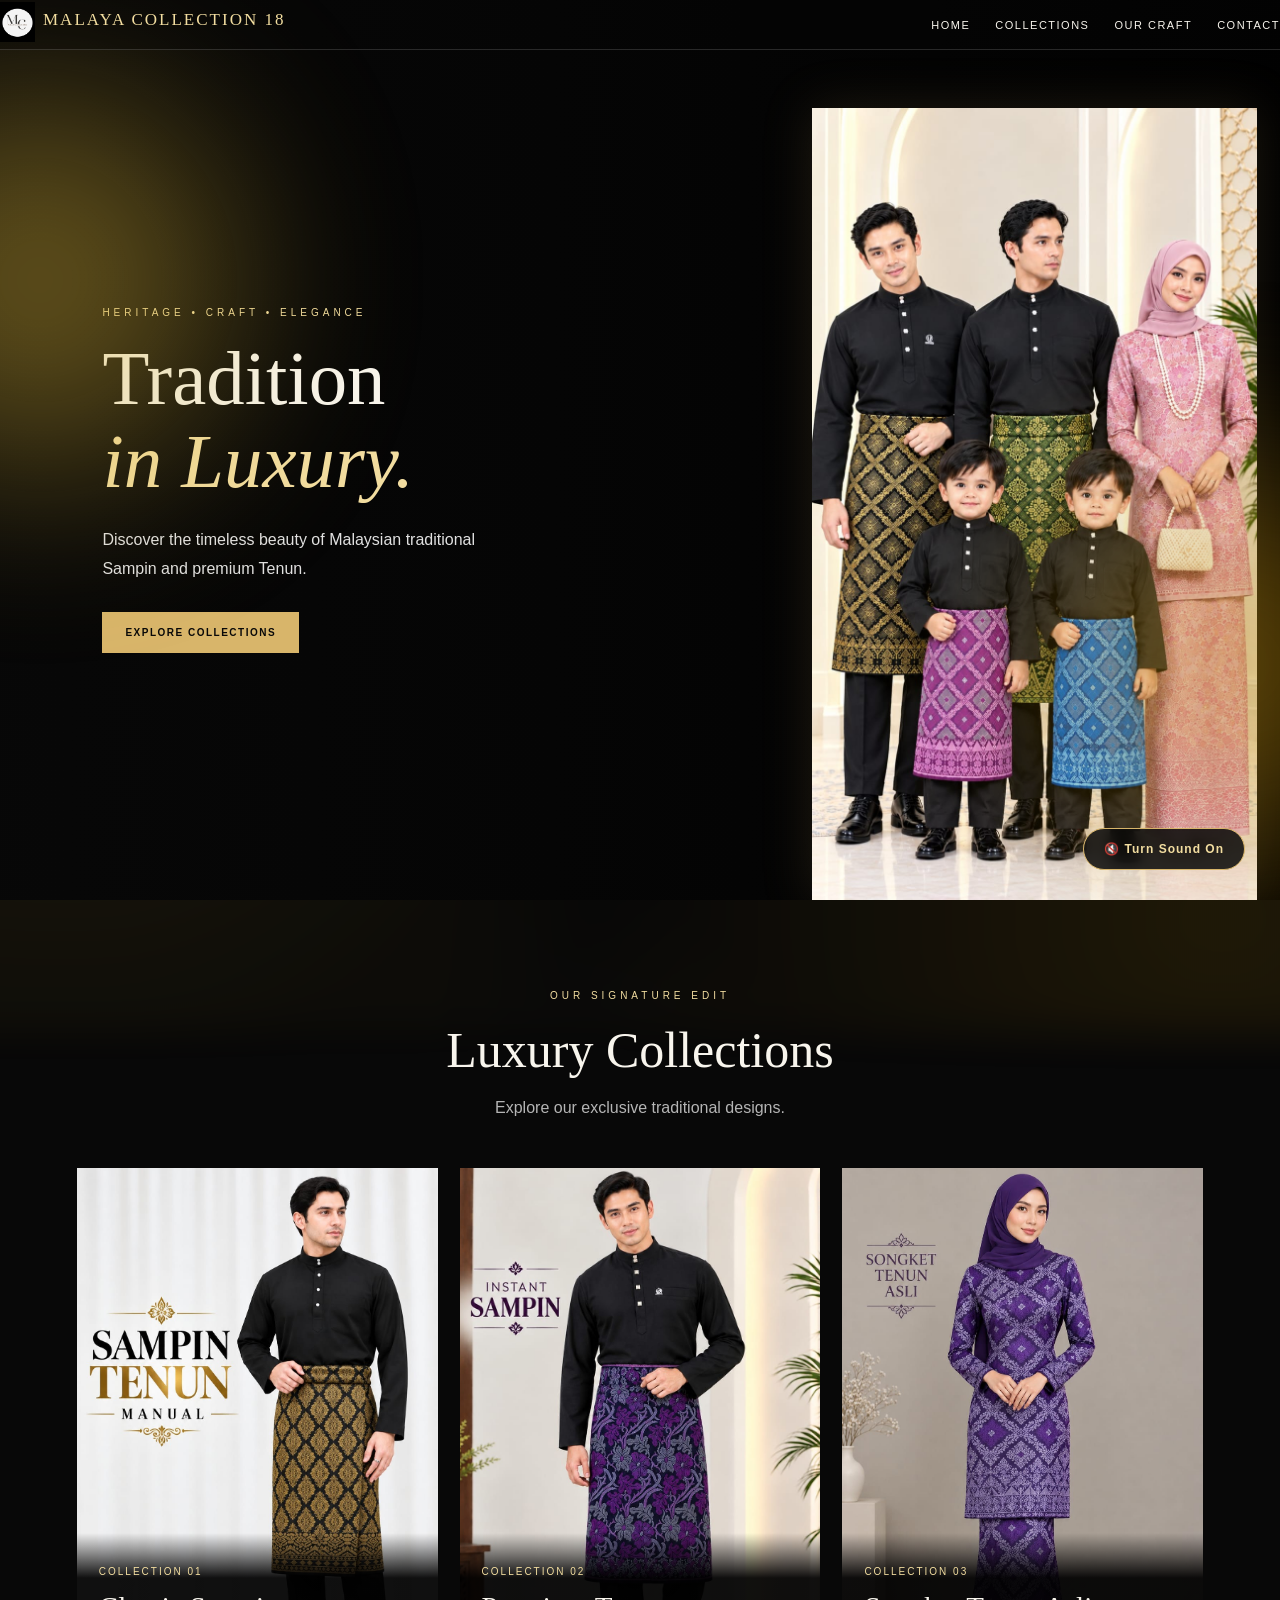
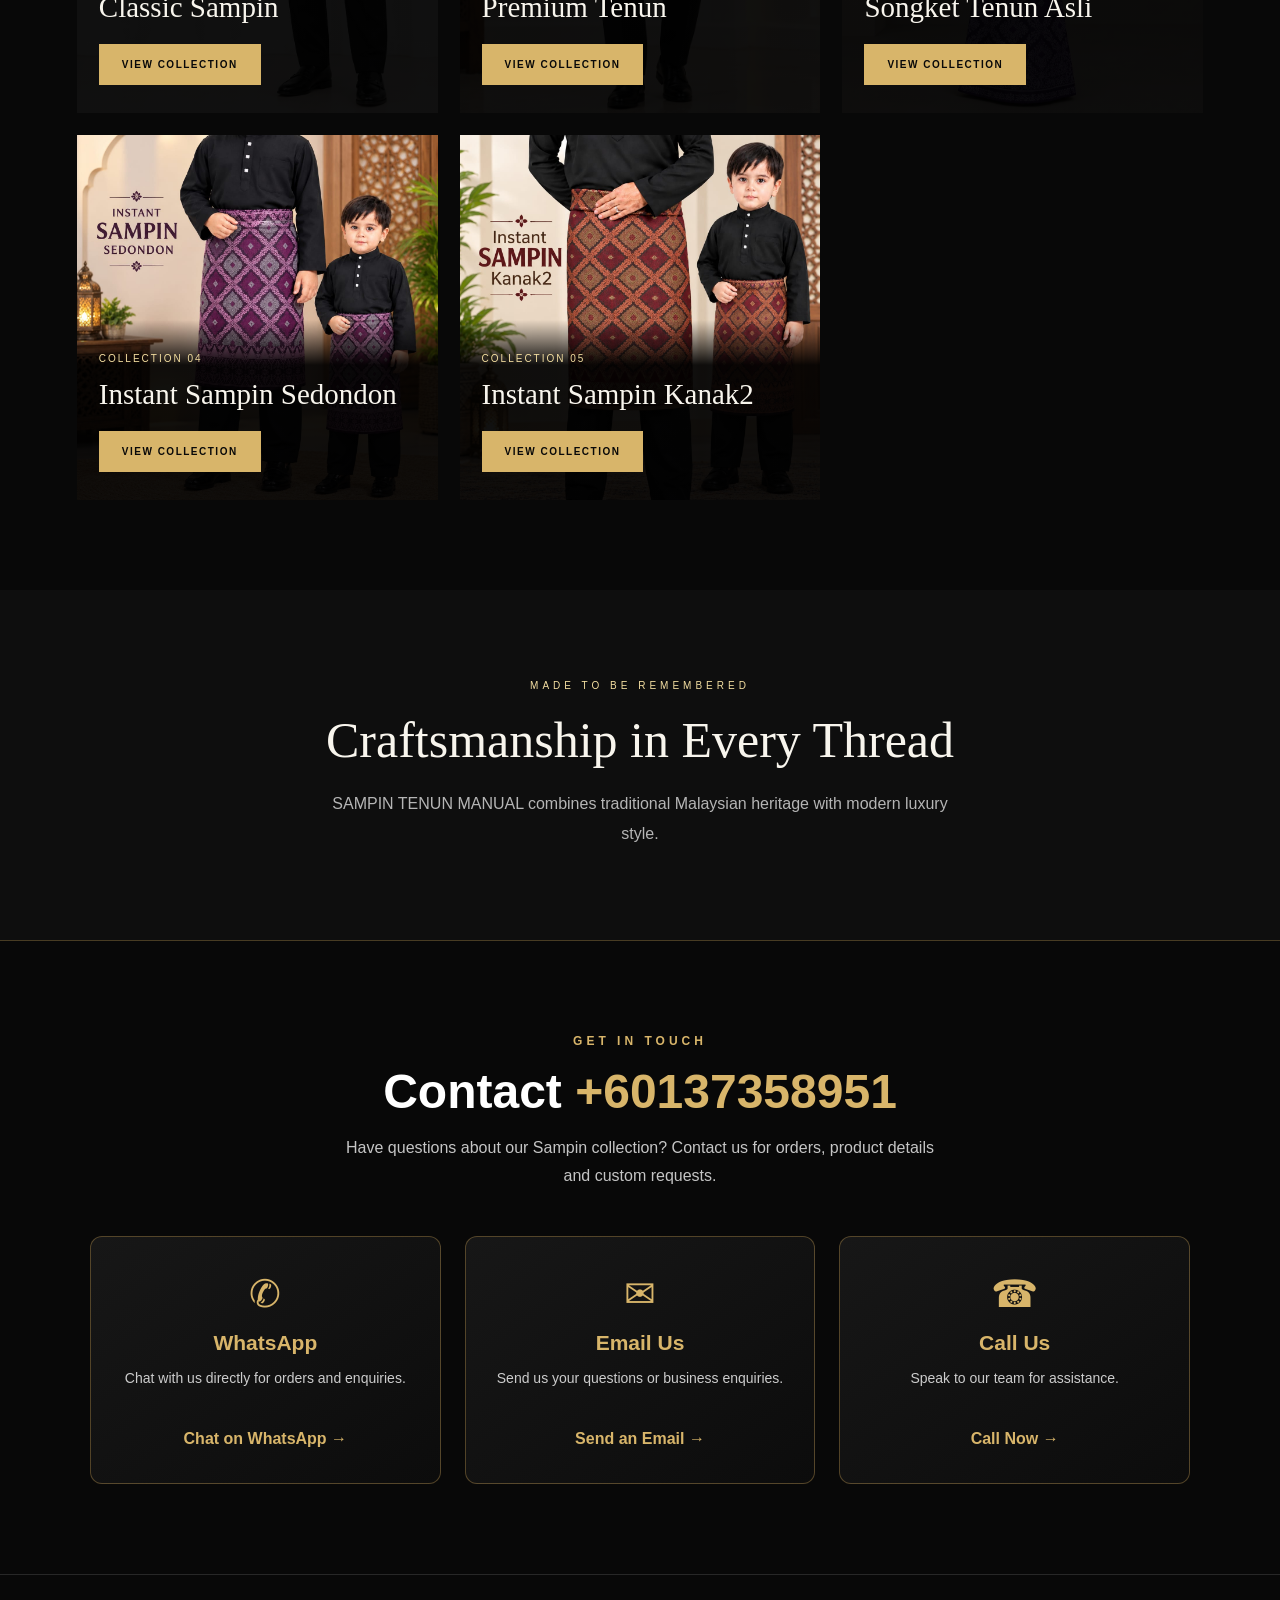
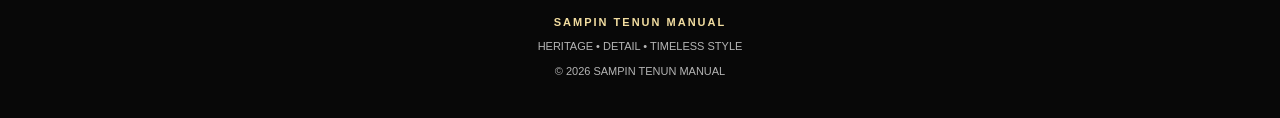
==== commit 8054cc58: "indexfile added" ====
--- a/index.html
+++ b/index.html
@@ -745,6 +745,61 @@
         height: 200px;
       }
     }
+
+
+
+
+
+
+
+
+
+
+
+
+
+
+/* HERO VIDEO SOUND BUTTON */
+
+.sound-button {
+    position: absolute;
+    z-index: 10;
+    right: 35px;
+    bottom: 30px;
+
+    padding: 13px 20px;
+
+    background: rgba(8, 8, 8, 0.85);
+    color: #f2dda0;
+
+    border: 1px solid #d8b56a;
+    border-radius: 30px;
+
+    font-size: 12px;
+    font-weight: bold;
+    letter-spacing: 1px;
+
+    cursor: pointer;
+    backdrop-filter: blur(8px);
+
+    transition: all 0.3s ease;
+}
+
+.sound-button:hover {
+    background: #d8b56a;
+    color: #080808;
+    box-shadow: 0 0 20px #d8b56a88;
+}
+
+@media (max-width: 520px) {
+    .sound-button {
+        right: 15px;
+        bottom: 18px;
+        padding: 10px 15px;
+        font-size: 10px;
+    }
+}
+
   </style>
 
 
@@ -790,39 +845,56 @@
     </nav>
   </header>
 
-  <!-- Hero Video -->
-  <section class="hero" id="home">
-
-    <video class="hero-video" autoplay muted loop playsinline>
-      <source src="assets/hero.mp4" type="video/mp4">
+  
+<!-- Hero Video with Sound -->
+<section class="hero" id="home">
+
+    <video
+        class="hero-video"
+        id="heroVideo"
+        autoplay
+        muted
+        loop
+        playsinline
+        preload="auto">
+
+        <source src="assets/hero1.mp4" type="video/mp4">
+
+        Your browser does not support video playback.
     </video>
 
     <div class="hero-overlay"></div>
 
     <div class="hero-content">
-      <p class="eyebrow">HERITAGE • CRAFT • ELEGANCE</p>
-
-      <h1>
-        Tradition <br>
-        <span>in Luxury.</span>
-      </h1>
-
-      <p class="hero-description">
-        Discover the timeless beauty of Malaysian
-        traditional Sampin and premium Tenun.
-      </p>
-
-      <a href="#collections" class="gold-button">
-        Explore Collections
-      </a>
+        <p class="eyebrow">HERITAGE • CRAFT • ELEGANCE</p>
+
+        <h1>
+            Tradition <br>
+            <span>in Luxury.</span>
+        </h1>
+
+        <p class="hero-description">
+            Discover the timeless beauty of Malaysian
+            traditional Sampin and premium Tenun.
+        </p>
+
+        <a href="#collections" class="gold-button">
+            Explore Collections
+        </a>
     </div>
 
-    <!-- Right Side Model Image -->
     <div class="hero-model">
-      <img src="assets//images/image 19.jpg" alt="SAMPIN TENUN MANUAL luxury model">
+        <img src="assets/images/image 19.jpg"
+             alt="SAMPIN TENUN MANUAL luxury model">
     </div>
 
-  </section>
+    <!-- Sound Button -->
+    <button class="sound-button" id="soundButton" type="button">
+        🔇 Turn Sound On
+    </button>
+
+</section>
+
 
   <!-- Five Collection Cards -->
   <section class="collections" id="collections">
@@ -842,7 +914,7 @@
         <div class="card-content">
           <span>COLLECTION 01</span>
           <h3>Classic Sampin</h3>
-          <h2>RM 49.99</h2>
+          
 
           <a href="classic.html" class="gold-button">
             View Collection
@@ -858,8 +930,7 @@
         <div class="card-content">
           <span>COLLECTION 02</span>
           <h3>Premium Tenun</h3>
-          <h2>RM 69.99</h2>
-
+          
          <a href="premium.html" class="gold-button">
   View Collection
 </a>
@@ -874,9 +945,7 @@
           <span>COLLECTION 03</span>
           <h3>Songket Tenun Asli</h3>
 
-          
-          <p>4 meter</p>
-          <h2>RM 79.99</h2>
+
 
           <a href="sampin.html" class="gold-button">
   View Collection
@@ -891,7 +960,7 @@
         <div class="card-content">
           <span>COLLECTION 04</span>
           <h3>Instant Sampin Sedondon</h3>
-          <h2>RM 49.99 / RM 79.99</h2>
+          
 
          <a href="sedondon.html" class="gold-button">
   View Collection
@@ -906,7 +975,7 @@
         <div class="card-content">
           <span>COLLECTION 05</span>
           <h3>Instant Sampin Kanak2</h3>
-          <h2>RM 49.99</h2>
+          
 
           <a href="kanak2.html" class="gold-button">
   View Collection
@@ -933,7 +1002,7 @@
 
     <div class="contact-heading">
       <span>GET IN TOUCH</span>
-      <h2>Contact <strong>+6013-7358951</strong></h2>
+      <h2>Contact <strong>+60137358951</strong></h2>
 
       <p>
         Have questions about our Sampin collection?
@@ -949,7 +1018,7 @@
         <h3>WhatsApp</h3>
         <p>Chat with us directly for orders and enquiries.</p>
 
-        <a href="https://wa.me/6013-7358951" target="_blank" rel="noopener">
+        <a href="https://wa.me/60137358951" target="_blank" rel="noopener">
           Chat on WhatsApp →
         </a>
       </div>
@@ -1067,6 +1136,54 @@
       });
     });
 
+
+
+
+
+
+
+
+
+
+
+
+
+
+
+
+
+
+
+// HERO VIDEO SOUND CONTROL
+
+const heroVideo = document.getElementById("heroVideo");
+const soundButton = document.getElementById("soundButton");
+
+if (heroVideo && soundButton) {
+
+    soundButton.addEventListener("click", function () {
+
+        if (heroVideo.muted) {
+
+            heroVideo.muted = false;
+            heroVideo.volume = 1;
+
+            heroVideo.play();
+
+            soundButton.textContent = "🔊 Sound On";
+
+        } else {
+
+            heroVideo.muted = true;
+
+            soundButton.textContent = "🔇 Turn Sound On";
+        }
+
+    });
+
+}
+
+
   </script>
 
 
